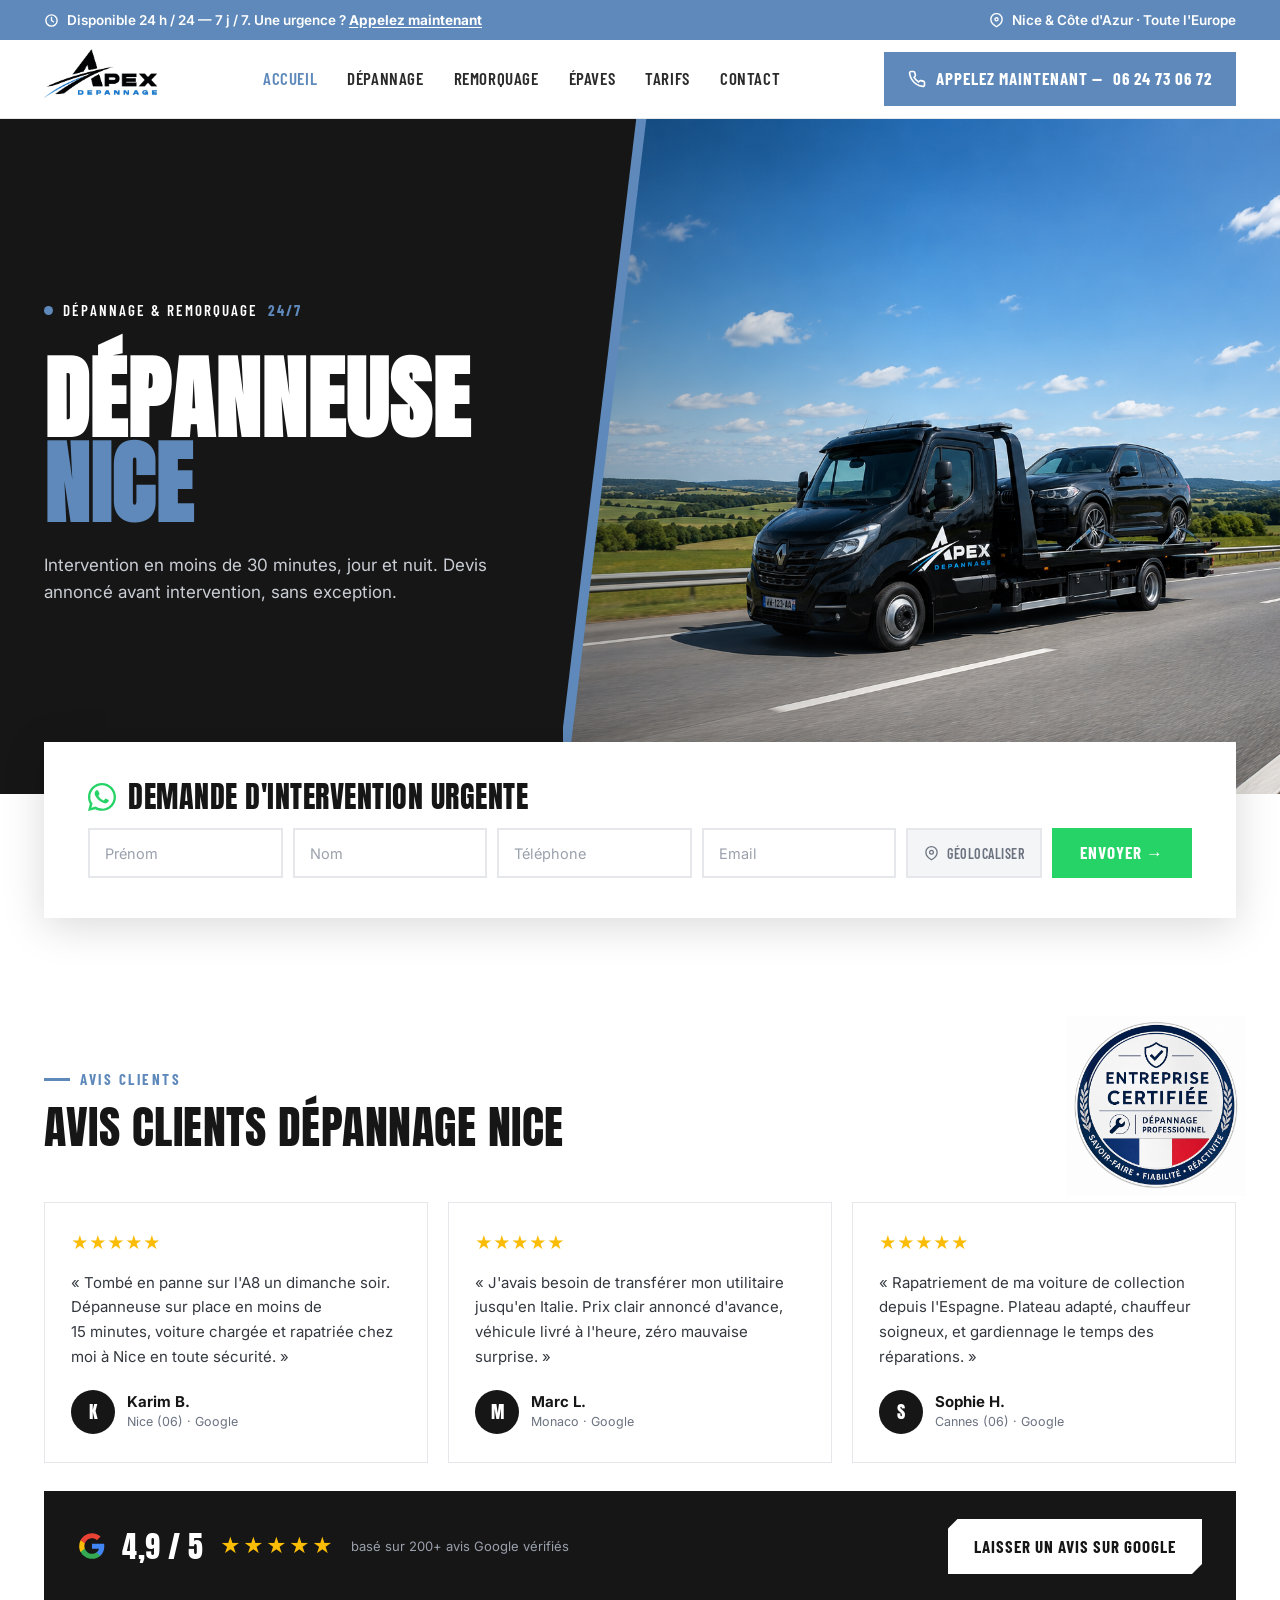
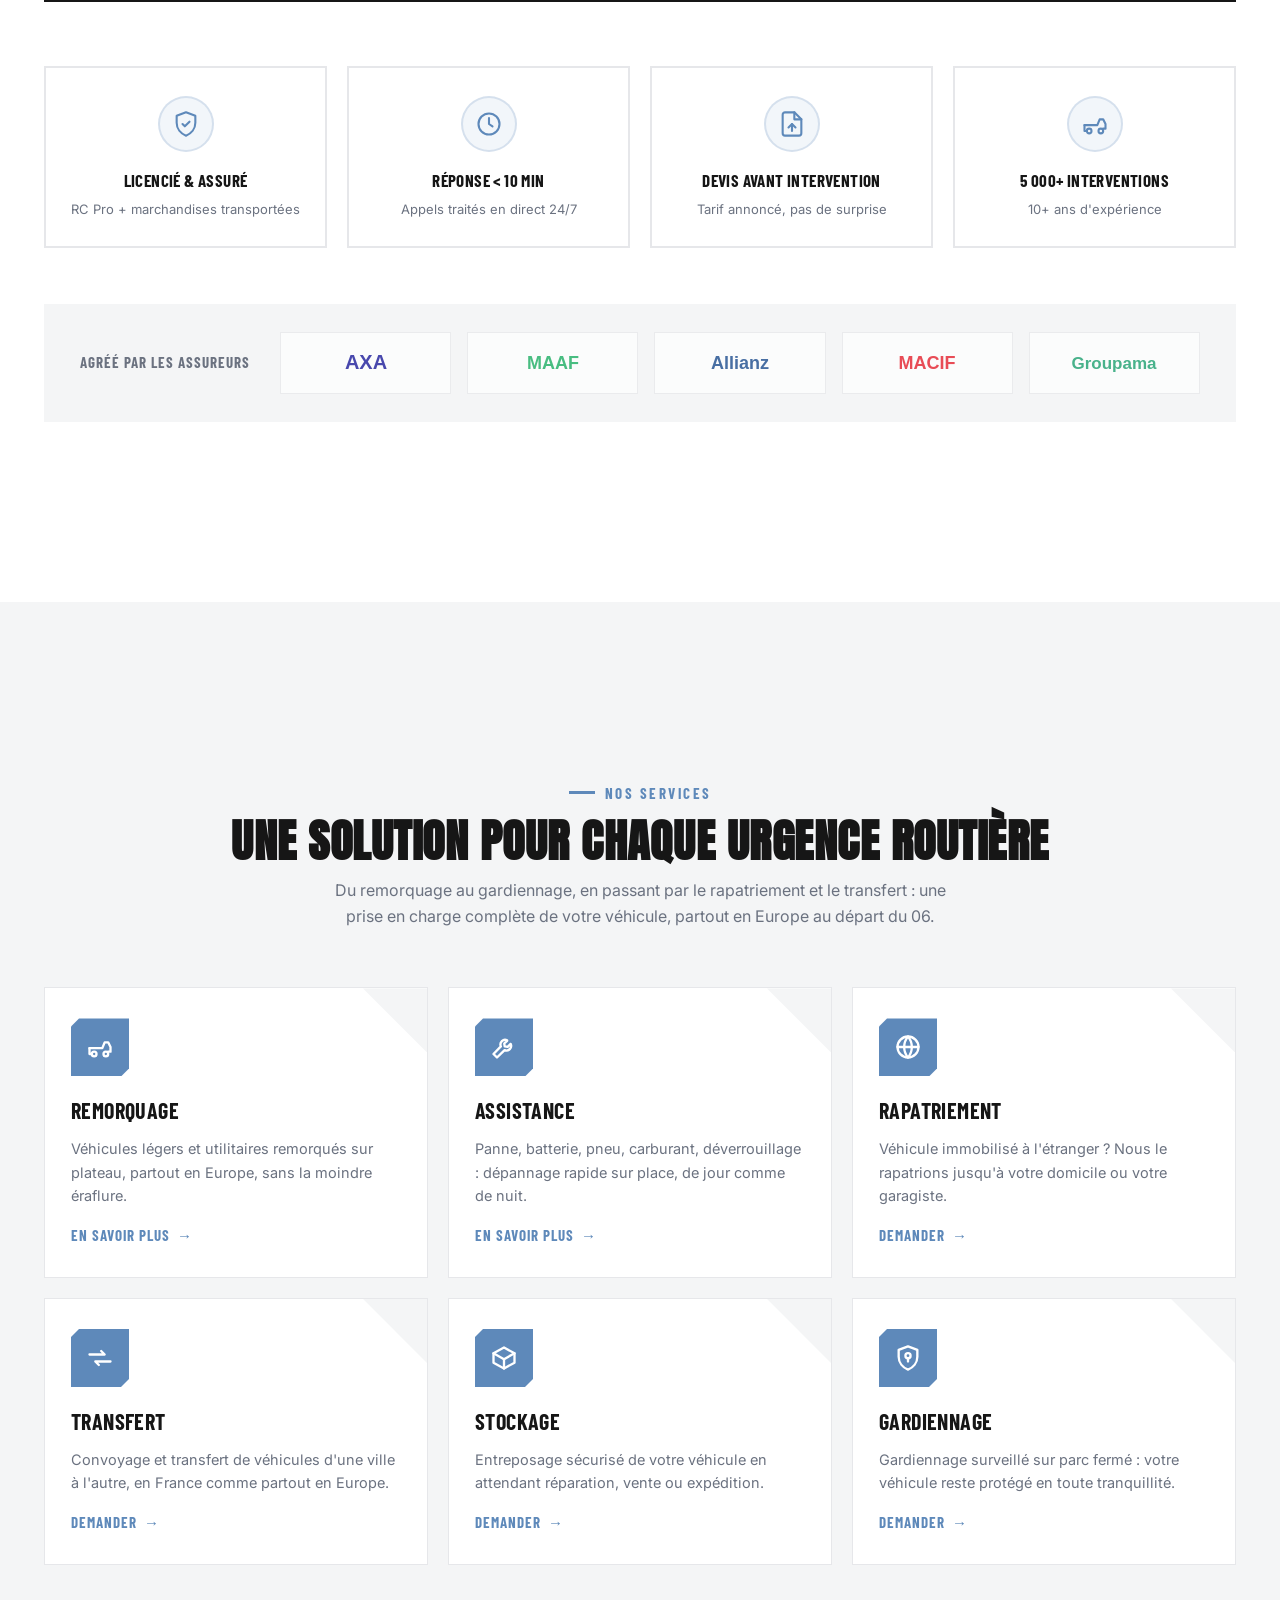
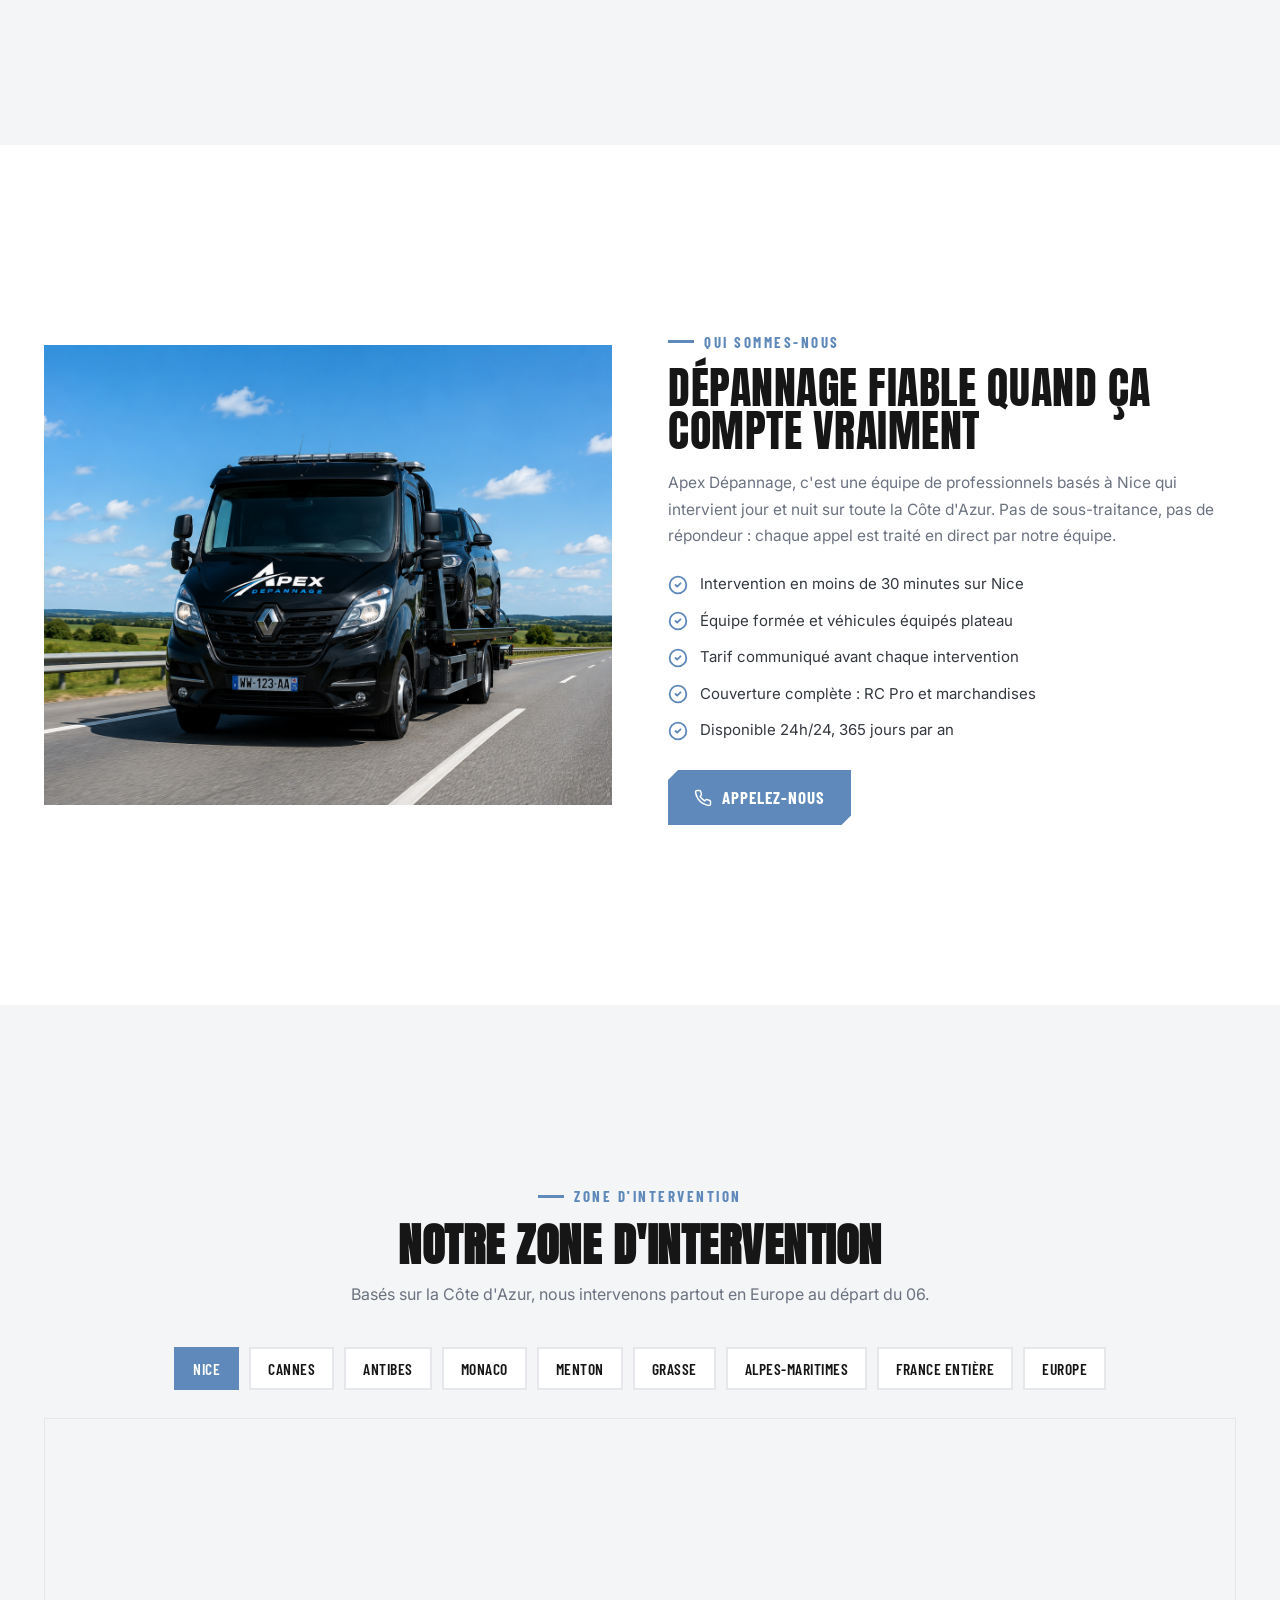
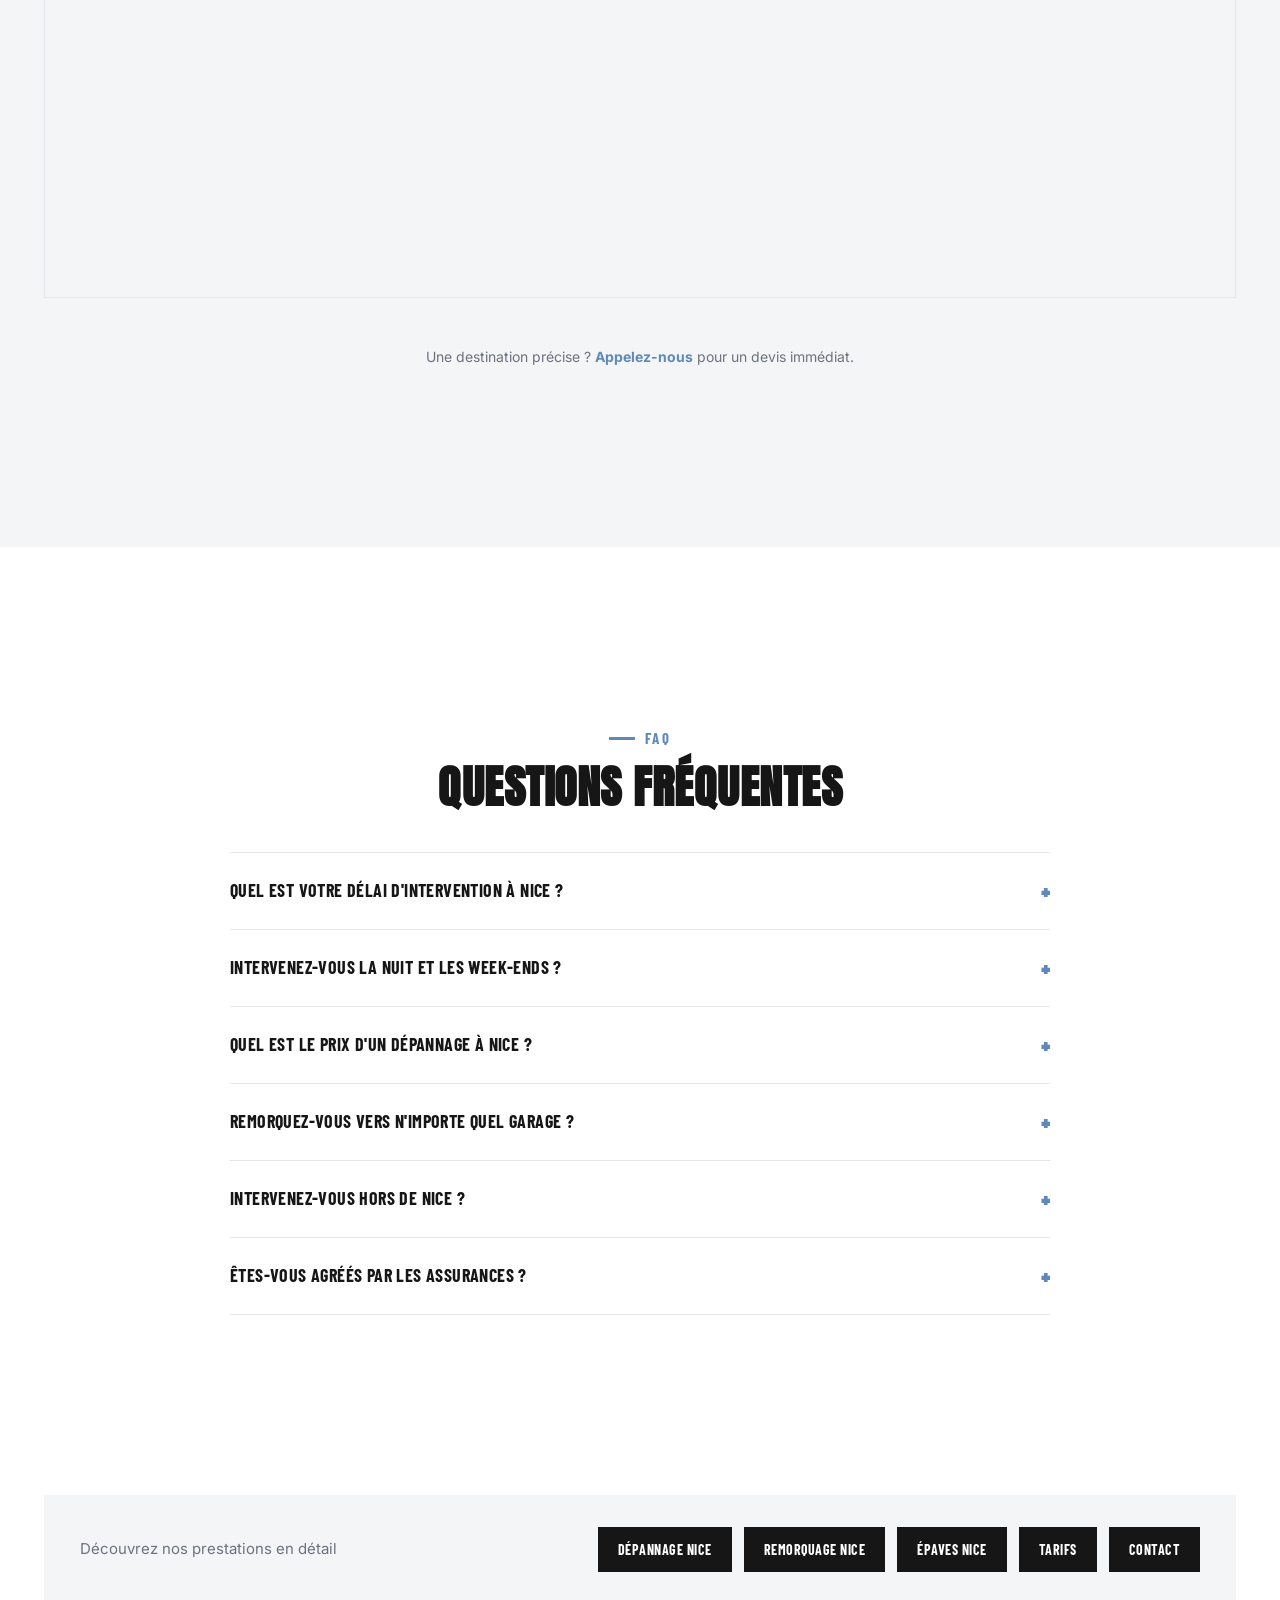
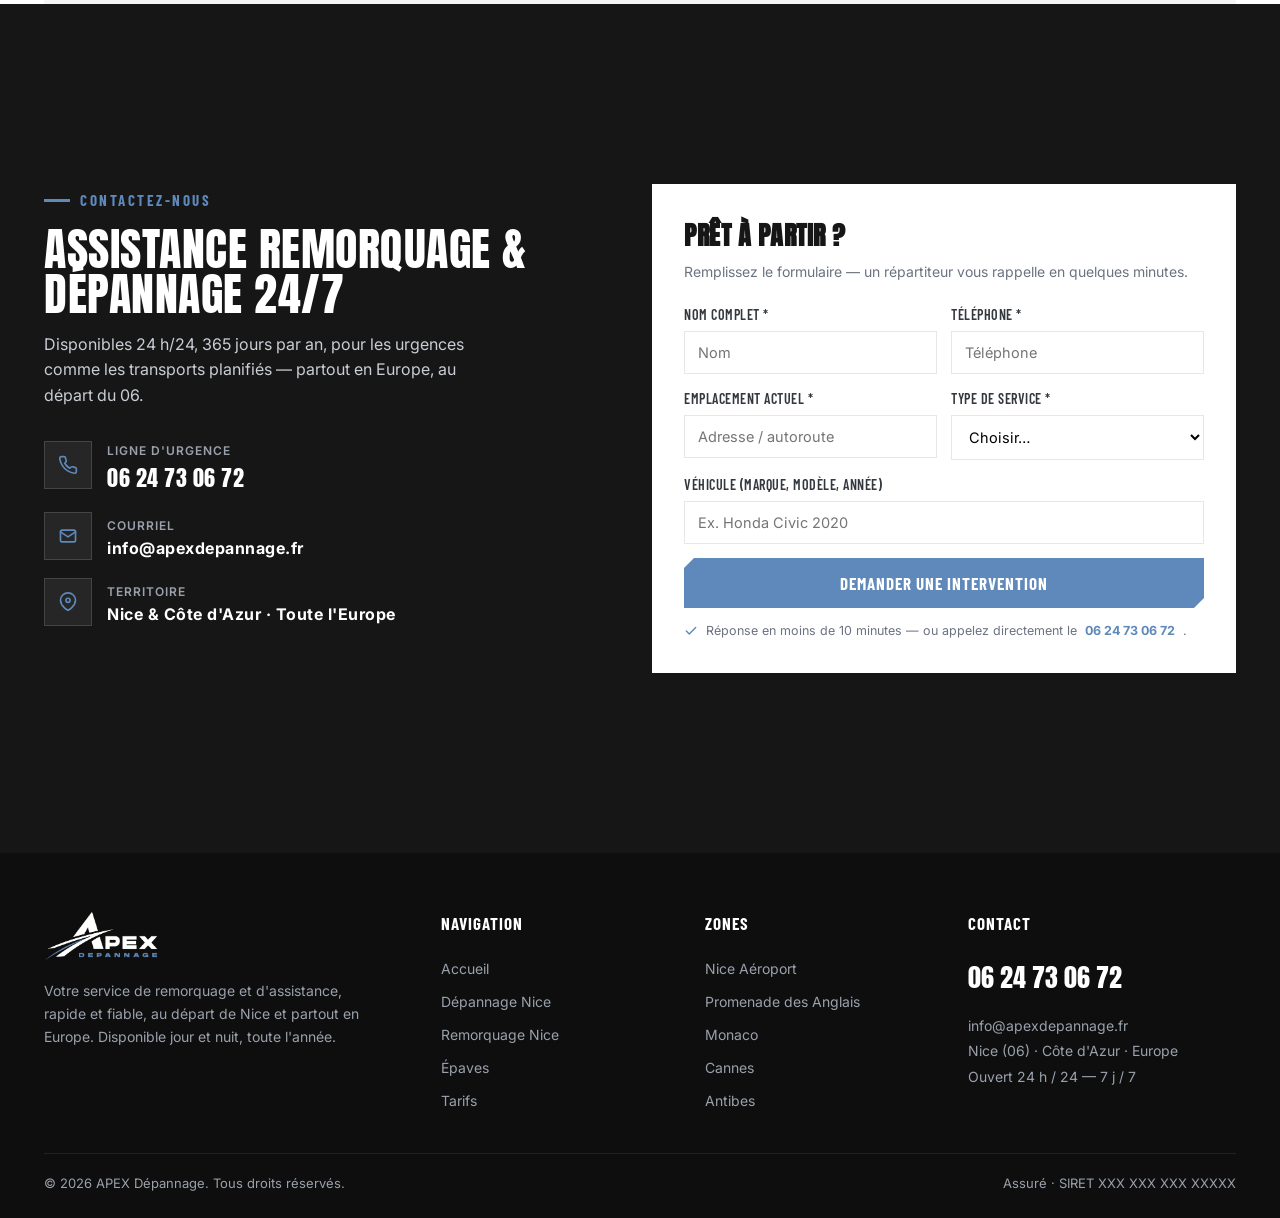
==== index.html @ b9221b30 "Mobile: space between inclus/non-inclus columns" ====
<!DOCTYPE html>
<html lang="fr">
<head>
<meta charset="utf-8">
<meta name="viewport" content="width=device-width, initial-scale=1">
<title>Dépanneuse Nice 24h/24 — Dépannage et remorquage | Apex Dépannage</title>
<meta name="description" content="Dépanneuse à Nice 24h/24 7j/7. Dépannage, remorquage, rapatriement et assistance auto. Intervention en moins de 30 minutes. Devis avant intervention. 06 24 73 06 72.">
<meta name="theme-color" content="#171717">
<link rel="icon" type="image/png" href="/img/favicon.png">
<link rel="apple-touch-icon" href="/img/apple-touch-icon.png">
<meta property="og:type" content="website">
<meta property="og:title" content="Dépanneuse Nice 24h/24 — Dépannage et remorquage">
<meta property="og:description" content="Dépanneuse à Nice 24h/24 7j/7. Intervention en moins de 30 minutes. Devis avant intervention.">
<meta property="og:locale" content="fr_FR">
<meta property="og:image" content="/img/hero.png">
<link rel="preconnect" href="https://fonts.googleapis.com">
<link rel="preconnect" href="https://fonts.gstatic.com" crossorigin>
<link href="https://fonts.googleapis.com/css2?family=Anton&family=Barlow+Condensed:wght@500;600;700&family=Inter:wght@400;500;600;700;800&display=swap" rel="stylesheet">
<link rel="stylesheet" href="/style.css?v=83">
<script type="application/ld+json">
{
  "@context":"https://schema.org",
  "@type":"LocalBusiness",
  "name":"Apex Dépannage",
  "telephone":"+33624730672",
  "url":"https://apex-depannage.fr",
  "address":{
    "@type":"PostalAddress",
    "addressLocality":"Nice",
    "addressRegion":"Alpes-Maritimes",
    "postalCode":"06000",
    "addressCountry":"FR"
  },
  "openingHoursSpecification":{
    "@type":"OpeningHoursSpecification",
    "dayOfWeek":["Monday","Tuesday","Wednesday","Thursday","Friday","Saturday","Sunday"],
    "opens":"00:00",
    "closes":"23:59"
  },
  "areaServed":["Nice","Cannes","Antibes","Monaco","Menton","Alpes-Maritimes"]
}
</script>
<script type="application/ld+json">
{
  "@context":"https://schema.org",
  "@type":"FAQPage",
  "mainEntity":[
    {"@type":"Question","name":"Quel est votre délai d'intervention à Nice ?","acceptedAnswer":{"@type":"Answer","text":"Moins de 30 minutes en moyenne sur Nice, selon le quartier et l'heure."}},
    {"@type":"Question","name":"Intervenez-vous la nuit et les week-ends ?","acceptedAnswer":{"@type":"Answer","text":"Oui, 24h/24, 7j/7, 365 jours par an. Pas de boîte vocale, pas de supplément de nuit caché."}},
    {"@type":"Question","name":"Quel est le prix d'un dépannage à Nice ?","acceptedAnswer":{"@type":"Answer","text":"Le tarif dépend de la prestation. Nous vous communiquons un devis par téléphone avant toute intervention. Pas de surprise."}},
    {"@type":"Question","name":"Remorquez-vous vers n'importe quel garage ?","acceptedAnswer":{"@type":"Answer","text":"Oui. Vous choisissez le garage de destination. Si vous n'avez pas de préférence, nous pouvons vous orienter."}},
    {"@type":"Question","name":"Intervenez-vous hors de Nice ?","acceptedAnswer":{"@type":"Answer","text":"Oui. Nous couvrons tout le 06 et assurons le rapatriement de véhicules partout en France et en Europe."}},
    {"@type":"Question","name":"Êtes-vous agréés par les assurances ?","acceptedAnswer":{"@type":"Answer","text":"Oui. Nous travaillons avec les principales compagnies d'assistance et d'assurance auto."}}
  ]
}
</script>
</head>
<body>

<!-- ===== UTILITY BAR ===== -->
<div class="util">
  <div class="wrap">
    <div class="ic">
      <svg width="15" height="15" viewBox="0 0 24 24" fill="none" stroke="#fff" stroke-width="2.2" stroke-linecap="round" stroke-linejoin="round"><circle cx="12" cy="12" r="9"/><path d="M12 7v5l3 2"/></svg>
      <span>Disponible 24&nbsp;h / 24 — 7&nbsp;j / 7.<span class="hide-mob"> Une urgence&nbsp;? <a href="tel:+33624730672">Appelez maintenant</a></span></span>
    </div>
    <div class="ic hide-sm">
      <svg width="15" height="15" viewBox="0 0 24 24" fill="none" stroke="#fff" stroke-width="2.2" stroke-linecap="round" stroke-linejoin="round"><path d="M21 10c0 7-9 12-9 12S3 17 3 10a9 9 0 0 1 18 0Z"/><circle cx="12" cy="10" r="2.5"/></svg>
      <span>Nice &amp; Côte d'Azur · Toute l'Europe</span>
    </div>
  </div>
</div>

<!-- ===== HEADER ===== -->
<header>
  <div class="wrap head">
    <a href="/" class="brand" aria-label="APEX Dépannage — accueil">
      <img src="/img/logo-new.png" alt="APEX Dépannage — Remorquage 24/7" width="720" height="315">
    </a>
    <nav class="main">
      <a href="/" class="active">Accueil</a>
      <a href="/depannage-nice">Dépannage</a>
      <a href="/remorquage-nice">Remorquage</a>
      <a href="/enlevement-epaves-nice">Épaves</a>
      <a href="/tarifs">Tarifs</a>
      <a href="/contact">Contact</a>
    </nav>
    <div class="head-cta">
      <a href="tel:+33624730672" class="head-cta-btn">
        <svg width="18" height="18" viewBox="0 0 24 24" fill="none" stroke="#fff" stroke-width="2.2" stroke-linecap="round" stroke-linejoin="round"><path d="M22 16.9v3a2 2 0 0 1-2.2 2 19.8 19.8 0 0 1-8.6-3.1 19.5 19.5 0 0 1-6-6 19.8 19.8 0 0 1-3.1-8.7A2 2 0 0 1 4.1 2h3a2 2 0 0 1 2 1.7c.1 1 .4 1.9.7 2.8a2 2 0 0 1-.5 2.1L8.1 9.9a16 16 0 0 0 6 6l1.3-1.2a2 2 0 0 1 2.1-.5c.9.3 1.8.6 2.8.7a2 2 0 0 1 1.7 2Z"/></svg>
        <span class="hide-mob">Appelez maintenant — </span>06 24 73 06 72
      </a>
      <button class="burger" id="burger" aria-label="Ouvrir le menu">
        <svg width="28" height="28" viewBox="0 0 24 24" fill="none" stroke="#161616" stroke-width="2.4" stroke-linecap="round"><path d="M3 6h18M3 12h18M3 18h18"/></svg>
      </button>
    </div>
  </div>
</header>

<nav class="mobile" id="mnav">
  <a href="/">Accueil</a>
  <a href="/depannage-nice">Dépannage Nice</a>
  <a href="/remorquage-nice">Remorquage Nice</a>
  <a href="/enlevement-epaves-nice">Épaves</a>
  <a href="/tarifs">Tarifs</a>
  <a href="/contact">Contact</a>
  <a href="tel:+33624730672" class="btn btn-orange" style="margin-top:18px;justify-content:center">Appeler le 06 24 73 06 72</a>
</nav>
<div class="scrim" id="scrim"></div>

<!-- ===== HERO ===== -->
<section class="hero" id="top">
  <div class="hero-right">
    <div class="hero-media"></div>
    <div class="hero-wedge"><svg viewBox="0 0 80 100" preserveAspectRatio="none"><line x1="75" y1="-2" x2="-5" y2="102" stroke="#5E89BA" stroke-width="10" vector-effect="non-scaling-stroke"/></svg></div>
  </div>
  <div class="wrap">
    <div class="hero-grid">
      <div class="hero-left">
        <div class="hero-eyebrow"><span class="dot"></span> Dépannage &amp; remorquage <b>24/7</b></div>
        <h1>Dépanneuse<br><span class="o">Nice</span></h1>
        <p class="lead hide-mob">Intervention en moins de 30 minutes, jour et nuit. Devis annoncé avant intervention, sans exception.</p>
      </div>
    </div>
  </div>
</section>

<!-- ===== BARRE WHATSAPP ===== -->
<div class="wa-bar">
  <div class="wrap">
    <div class="wa-card">
      <div class="wa-head">
        <svg width="28" height="28" viewBox="0 0 24 24" fill="#25D366"><path d="M17.5 14.4c-.3-.1-1.7-.8-2-1-.3-.1-.5-.1-.7.2s-.8 1-1 1.2-.4.2-.7 0c-.3-.1-1.3-.5-2.4-1.5-.9-.8-1.5-1.8-1.7-2.1-.2-.3 0-.5.1-.6l.4-.5c.1-.2.2-.3.3-.5s.1-.3 0-.5-.7-1.7-1-2.3c-.2-.6-.5-.5-.7-.5h-.6c-.2 0-.5.1-.8.4s-1 1-1 2.4 1.1 2.8 1.2 3c.2.2 2.1 3.2 5.1 4.5.7.3 1.3.5 1.7.6.7.2 1.4.2 1.9.1.6-.1 1.7-.7 2-1.4.2-.7.2-1.2.2-1.4-.1-.1-.3-.2-.6-.3M12 21.8c-1.8 0-3.5-.5-5-1.4l-.4-.2-3.7 1 1-3.6-.3-.4C2.5 15.7 2 13.9 2 12 2 6.5 6.5 2 12 2s10 4.5 10 10-4.5 10-10 10m0-22C5.4 0 0 5.4 0 12c0 2.1.6 4.2 1.6 6L0 24l6.2-1.6c1.7.9 3.7 1.4 5.8 1.4C18.6 24 24 18.6 24 12S18.6 0 12 0"/></svg>
        <span class="wa-title">Demande d'intervention urgente</span>
      </div>
      <form class="wa-form" id="wa-form">
        <input type="text" name="prenom" placeholder="Prénom" required>
        <input type="text" name="nom" placeholder="Nom" required>
        <input type="tel" name="tel" placeholder="Téléphone" required>
        <input type="email" name="email" placeholder="Email" required>
        <input type="hidden" name="localisation" id="wa-loc" value="">
        <button type="button" class="geo-btn" id="geo-btn">
          <svg width="15" height="15" viewBox="0 0 24 24" fill="none" stroke="currentColor" stroke-width="2" stroke-linecap="round" stroke-linejoin="round"><path d="M21 10c0 7-9 12-9 12S3 17 3 10a9 9 0 0 1 18 0Z"/><circle cx="12" cy="10" r="3"/></svg>
          Géolocaliser
        </button>
        <button type="submit" class="wa-submit">Envoyer →</button>
      </form>
    </div>
  </div>
</div>

<!-- ===== TRUST ===== -->
<section class="sec" id="apropos">
  <div class="wrap">

    <!-- Google Reviews -->
    <div class="trust-head">
      <div>
        <span class="eyebrow">Avis clients</span>
        <h2 class="display" style="font-size:clamp(30px,3.6vw,46px);margin:14px 0 0">Avis clients dépannage Nice</h2>
      </div>
      <img src="/img/badge-certifie.png" alt="Entreprise certifiée — Dépannage professionnel" class="trust-head-badge">
    </div>

    <div class="rev-grid">
      <div class="rcard">
        <div class="stars" style="color:#FBBC05">★★★★★</div>
        <p>« Tombé en panne sur l'A8 un dimanche soir. Dépanneuse sur place en moins de 15&nbsp;minutes, voiture chargée et rapatriée chez moi à Nice en toute sécurité. »</p>
        <div class="who"><span class="av">K</span><div><div class="nm">Karim B.</div><div class="mt">Nice (06) · Google</div></div></div>
      </div>
      <div class="rcard">
        <div class="stars" style="color:#FBBC05">★★★★★</div>
        <p>« J'avais besoin de transférer mon utilitaire jusqu'en Italie. Prix clair annoncé d'avance, véhicule livré à l'heure, zéro mauvaise surprise. »</p>
        <div class="who"><span class="av">M</span><div><div class="nm">Marc L.</div><div class="mt">Monaco · Google</div></div></div>
      </div>
      <div class="rcard">
        <div class="stars" style="color:#FBBC05">★★★★★</div>
        <p>« Rapatriement de ma voiture de collection depuis l'Espagne. Plateau adapté, chauffeur soigneux, et gardiennage le temps des réparations. »</p>
        <div class="who"><span class="av">S</span><div><div class="nm">Sophie H.</div><div class="mt">Cannes (06) · Google</div></div></div>
      </div>
    </div>
    <div class="google-cta-bar">
      <div class="google-cta-left">
        <svg width="28" height="28" viewBox="0 0 24 24"><path fill="#4285F4" d="M22.56 12.25c0-.78-.07-1.53-.2-2.25H12v4.26h5.92a5.06 5.06 0 0 1-2.2 3.32v2.77h3.56c2.08-1.92 3.28-4.74 3.28-8.1Z"/><path fill="#34A853" d="M12 23c2.97 0 5.46-.98 7.28-2.66l-3.56-2.77c-.98.66-2.24 1.05-3.72 1.05-2.86 0-5.29-1.93-6.16-4.53H2.18v2.84C3.99 20.53 7.7 23 12 23Z"/><path fill="#FBBC05" d="M5.84 14.09A6.97 6.97 0 0 1 5.48 12c0-.72.13-1.42.36-2.09V7.07H2.18A11.97 11.97 0 0 0 1 12c0 1.94.46 3.77 1.18 5.07l3.66-2.98Z"/><path fill="#EA4335" d="M12 5.38c1.62 0 3.06.56 4.21 1.64l3.15-3.15C17.45 2.09 14.97 1 12 1 7.7 1 3.99 3.47 2.18 7.07l3.66 2.84c.87-2.6 3.3-4.53 6.16-4.53Z"/></svg>
        <span class="google-cta-score">4,9 / 5</span>
        <span class="google-cta-stars" style="color:#FBBC05">★★★★★</span>
        <span class="google-cta-count">basé sur 200+ avis Google vérifiés</span>
      </div>
      <a href="#contact" class="btn" style="background:#fff;color:var(--ink)">Laisser un avis sur Google</a>
    </div>

    <!-- Badges -->
    <div class="badge-row">
      <div class="tbadge">
        <div class="tbadge-icon">
          <svg width="28" height="28" viewBox="0 0 24 24" fill="none" stroke="var(--orange)" stroke-width="1.8" stroke-linecap="round" stroke-linejoin="round"><path d="M12 2 4 5v6c0 5 3.4 9.2 8 11 4.6-1.8 8-6 8-11V5Z"/><path d="m9 12 2 2 4-4"/></svg>
        </div>
        <div class="tbadge-label">Licencié &amp; assuré</div>
        <div class="tbadge-sub">RC Pro + marchandises transportées</div>
      </div>
      <div class="tbadge">
        <div class="tbadge-icon">
          <svg width="28" height="28" viewBox="0 0 24 24" fill="none" stroke="var(--orange)" stroke-width="1.8" stroke-linecap="round" stroke-linejoin="round"><circle cx="12" cy="12" r="9"/><path d="M12 7v5l3 2"/></svg>
        </div>
        <div class="tbadge-label">Réponse &lt; 10 min</div>
        <div class="tbadge-sub">Appels traités en direct 24/7</div>
      </div>
      <div class="tbadge">
        <div class="tbadge-icon">
          <svg width="28" height="28" viewBox="0 0 24 24" fill="none" stroke="var(--orange)" stroke-width="1.8" stroke-linecap="round" stroke-linejoin="round"><path d="M14 2H6a2 2 0 0 0-2 2v16a2 2 0 0 0 2 2h12a2 2 0 0 0 2-2V8Z"/><path d="M14 2v6h6"/><path d="M12 18v-6"/><path d="m9 15 3-3 3 3"/></svg>
        </div>
        <div class="tbadge-label">Devis avant intervention</div>
        <div class="tbadge-sub">Tarif annoncé, pas de surprise</div>
      </div>
      <div class="tbadge">
        <div class="tbadge-icon">
          <svg width="28" height="28" viewBox="0 0 24 24" fill="none" stroke="var(--orange)" stroke-width="1.8" stroke-linecap="round" stroke-linejoin="round"><path d="M3 13h11l2-5h3l2 4v4h-2"/><circle cx="7" cy="18" r="2"/><circle cx="17" cy="18" r="2"/><path d="M5 18H3v-5"/></svg>
        </div>
        <div class="tbadge-label">5 000+ interventions</div>
        <div class="tbadge-sub">10+ ans d'expérience</div>
      </div>
    </div>

    <!-- Assureurs -->
    <div class="partners-block">
      <div class="partners-label">Agréé par les assureurs</div>
      <div class="partners-row">
        <div class="partner-logo" style="color:#00008f">
          <svg width="48" height="28" viewBox="0 0 48 28"><text x="24" y="20" text-anchor="middle" font-family="Arial Black,sans-serif" font-weight="900" font-size="20" fill="#00008f">AXA</text></svg>
        </div>
        <div class="partner-logo" style="color:#00a651">
          <svg width="60" height="28" viewBox="0 0 60 28"><text x="30" y="20" text-anchor="middle" font-family="Arial Black,sans-serif" font-weight="900" font-size="18" fill="#00a651">MAAF</text></svg>
        </div>
        <div class="partner-logo" style="color:#003781">
          <svg width="72" height="28" viewBox="0 0 72 28"><text x="36" y="20" text-anchor="middle" font-family="Arial,sans-serif" font-weight="700" font-size="18" fill="#003781">Allianz</text></svg>
        </div>
        <div class="partner-logo" style="color:#e30613">
          <svg width="64" height="28" viewBox="0 0 64 28"><text x="32" y="20" text-anchor="middle" font-family="Arial Black,sans-serif" font-weight="900" font-size="18" fill="#e30613">MACIF</text></svg>
        </div>
        <div class="partner-logo" style="color:#00965e">
          <svg width="90" height="28" viewBox="0 0 90 28"><text x="45" y="20" text-anchor="middle" font-family="Arial,sans-serif" font-weight="700" font-size="17" fill="#00965e">Groupama</text></svg>
        </div>
      </div>
    </div>

  </div>
</section>

<!-- ===== SERVICES ===== -->
<section class="sec mist" id="services">
  <div class="wrap">
    <div class="sec-head center">
      <span class="eyebrow">Nos services</span>
      <h2>Une solution pour chaque urgence routière</h2>
      <p class="sub">Du remorquage au gardiennage, en passant par le rapatriement et le transfert : une prise en charge complète de votre véhicule, partout en Europe au départ du 06.</p>
    </div>
    <div class="serv-grid">
      <div class="scard">
        <div class="ico"><svg width="28" height="28" viewBox="0 0 24 24" fill="none" stroke="#fff" stroke-width="2" stroke-linecap="round" stroke-linejoin="round"><path d="M3 13h11l2-5h3l2 4v4h-2"/><circle cx="7" cy="18" r="2"/><circle cx="17" cy="18" r="2"/><path d="M5 18H3v-5"/></svg></div>
        <h3>Remorquage</h3>
        <p>Véhicules légers et utilitaires remorqués sur plateau, partout en Europe, sans la moindre éraflure.</p>
        <a href="/remorquage-nice" class="more">En savoir plus <span>→</span></a>
      </div>
      <div class="scard">
        <div class="ico"><svg width="28" height="28" viewBox="0 0 24 24" fill="none" stroke="#fff" stroke-width="2" stroke-linecap="round" stroke-linejoin="round"><path d="M14.7 6.3a4 4 0 0 0-5.4 5.2L3 18l3 3 6.5-6.3a4 4 0 0 0 5.2-5.4l-2.6 2.6-2.5-.4-.4-2.5 2.5-2.3Z"/></svg></div>
        <h3>Assistance</h3>
        <p>Panne, batterie, pneu, carburant, déverrouillage : dépannage rapide sur place, de jour comme de nuit.</p>
        <a href="/depannage-nice" class="more">En savoir plus <span>→</span></a>
      </div>
      <div class="scard">
        <div class="ico"><svg width="28" height="28" viewBox="0 0 24 24" fill="none" stroke="#fff" stroke-width="2" stroke-linecap="round" stroke-linejoin="round"><circle cx="12" cy="12" r="9"/><path d="M3 12h18"/><path d="M12 3a14 14 0 0 1 0 18 14 14 0 0 1 0-18Z"/></svg></div>
        <h3>Rapatriement</h3>
        <p>Véhicule immobilisé à l'étranger&nbsp;? Nous le rapatrions jusqu'à votre domicile ou votre garagiste.</p>
        <a href="/contact" class="more">Demander <span>→</span></a>
      </div>
      <div class="scard">
        <div class="ico"><svg width="28" height="28" viewBox="0 0 24 24" fill="none" stroke="#fff" stroke-width="2" stroke-linecap="round" stroke-linejoin="round"><path d="M3 9h13l-3-3M21 15H8l3 3"/></svg></div>
        <h3>Transfert</h3>
        <p>Convoyage et transfert de véhicules d'une ville à l'autre, en France comme partout en Europe.</p>
        <a href="/contact" class="more">Demander <span>→</span></a>
      </div>
      <div class="scard">
        <div class="ico"><svg width="28" height="28" viewBox="0 0 24 24" fill="none" stroke="#fff" stroke-width="2" stroke-linecap="round" stroke-linejoin="round"><path d="M21 8 12 3 3 8v8l9 5 9-5V8Z"/><path d="m3 8 9 5 9-5"/><path d="M12 13v8"/></svg></div>
        <h3>Stockage</h3>
        <p>Entreposage sécurisé de votre véhicule en attendant réparation, vente ou expédition.</p>
        <a href="/contact" class="more">Demander <span>→</span></a>
      </div>
      <div class="scard">
        <div class="ico"><svg width="28" height="28" viewBox="0 0 24 24" fill="none" stroke="#fff" stroke-width="2" stroke-linecap="round" stroke-linejoin="round"><path d="M12 2 4 5v6c0 5 3.4 9.2 8 11 4.6-1.8 8-6 8-11V5Z"/><circle cx="12" cy="10" r="2.2"/><path d="M12 12.2V15"/></svg></div>
        <h3>Gardiennage</h3>
        <p>Gardiennage surveillé sur parc fermé : votre véhicule reste protégé en toute tranquillité.</p>
        <a href="/contact" class="more">Demander <span>→</span></a>
      </div>
    </div>
  </div>
</section>


<!-- ===== ABOUT ===== -->
<section class="sec" id="about">
  <div class="wrap">
    <div class="about-grid">
      <div class="about-img">
        <img src="/img/about.png" alt="Camion plateau Apex Dépannage en intervention sur autoroute" style="width:100%;height:100%;object-fit:cover">
      </div>
      <div class="about-text">
        <span class="eyebrow">Qui sommes-nous</span>
        <h2 class="display" style="font-size:clamp(28px,3.4vw,44px);margin:14px 0 18px">Dépannage fiable quand ça compte vraiment</h2>
        <p style="color:var(--muted);font-size:15.5px;line-height:1.7;margin:0 0 24px">Apex Dépannage, c'est une équipe de professionnels basés à Nice qui intervient jour et nuit sur toute la Côte d'Azur. Pas de sous-traitance, pas de répondeur : chaque appel est traité en direct par notre équipe.</p>
        <ul class="about-list">
          <li>
            <svg width="20" height="20" viewBox="0 0 24 24" fill="none" stroke="var(--orange)" stroke-width="2.2" stroke-linecap="round" stroke-linejoin="round"><path d="m9 12 2 2 4-4"/><circle cx="12" cy="12" r="10"/></svg>
            Intervention en moins de 30 minutes sur Nice
          </li>
          <li>
            <svg width="20" height="20" viewBox="0 0 24 24" fill="none" stroke="var(--orange)" stroke-width="2.2" stroke-linecap="round" stroke-linejoin="round"><path d="m9 12 2 2 4-4"/><circle cx="12" cy="12" r="10"/></svg>
            Équipe formée et véhicules équipés plateau
          </li>
          <li>
            <svg width="20" height="20" viewBox="0 0 24 24" fill="none" stroke="var(--orange)" stroke-width="2.2" stroke-linecap="round" stroke-linejoin="round"><path d="m9 12 2 2 4-4"/><circle cx="12" cy="12" r="10"/></svg>
            Tarif communiqué avant chaque intervention
          </li>
          <li>
            <svg width="20" height="20" viewBox="0 0 24 24" fill="none" stroke="var(--orange)" stroke-width="2.2" stroke-linecap="round" stroke-linejoin="round"><path d="m9 12 2 2 4-4"/><circle cx="12" cy="12" r="10"/></svg>
            Couverture complète : RC Pro et marchandises
          </li>
          <li>
            <svg width="20" height="20" viewBox="0 0 24 24" fill="none" stroke="var(--orange)" stroke-width="2.2" stroke-linecap="round" stroke-linejoin="round"><path d="m9 12 2 2 4-4"/><circle cx="12" cy="12" r="10"/></svg>
            Disponible 24h/24, 365 jours par an
          </li>
        </ul>
        <a href="tel:+33624730672" class="btn btn-orange" style="margin-top:28px">
          <svg width="18" height="18" viewBox="0 0 24 24" fill="none" stroke="#fff" stroke-width="2" stroke-linecap="round" stroke-linejoin="round"><path d="M22 16.9v3a2 2 0 0 1-2.2 2 19.8 19.8 0 0 1-8.6-3.1 19.5 19.5 0 0 1-6-6 19.8 19.8 0 0 1-3.1-8.7A2 2 0 0 1 4.1 2h3a2 2 0 0 1 2 1.7c.1 1 .4 1.9.7 2.8a2 2 0 0 1-.5 2.1L8.1 9.9a16 16 0 0 0 6 6l1.3-1.2a2 2 0 0 1 2.1-.5c.9.3 1.8.6 2.8.7a2 2 0 0 1 1.7 2Z"/></svg>
          Appelez-nous
        </a>
      </div>
    </div>
  </div>
</section>

<!-- ===== ZONES ===== -->
<section class="sec mist" id="zones">
  <div class="wrap">
    <div class="zones-layout">
      <div class="zones-top">
        <div class="sec-head center" style="margin-bottom:24px">
          <span class="eyebrow">Zone d'intervention</span>
          <h2>Notre zone d'intervention</h2>
          <p class="sub">Basés sur la Côte d'Azur, nous intervenons partout en Europe au départ du 06.</p>
        </div>
        <div class="zone-pills" id="zone-pills">
          <button class="zpill on" data-lat="43.7102" data-lng="7.2620" data-zoom="10" data-href="/depannage-nice">Nice</button>
          <button class="zpill" data-lat="43.5528" data-lng="7.0174" data-zoom="10" data-href="/zones/depannage-cannes">Cannes</button>
          <button class="zpill" data-lat="43.5808" data-lng="7.1239" data-zoom="10" data-href="/zones/depannage-antibes">Antibes</button>
          <button class="zpill" data-lat="43.7384" data-lng="7.4246" data-zoom="10" data-href="/zones/depannage-monaco">Monaco</button>
          <button class="zpill" data-lat="43.7764" data-lng="7.5006" data-zoom="10" data-href="#contact">Menton</button>
          <button class="zpill" data-lat="43.6585" data-lng="6.9235" data-zoom="10" data-href="#contact">Grasse</button>
          <button class="zpill" data-lat="43.75" data-lng="7.1" data-zoom="7" data-href="#contact">Alpes-Maritimes</button>
          <button class="zpill" data-lat="46.6" data-lng="2.5" data-zoom="3" data-href="#contact">France entière</button>
          <button class="zpill" data-lat="48.0" data-lng="10.0" data-zoom="2" data-href="#contact">Europe</button>
        </div>
      </div>
      <div class="zones-bottom">
        <div class="zones-map" id="zones-map">
          <iframe id="zone-iframe" src="https://www.google.com/maps/embed?pb=!1m14!1m12!1m3!1d46000!2d7.262!3d43.7102!2m3!1f0!2f0!3f0!3m2!1i1024!2i768!4f13.1!5e0!3m2!1sen!2sfr" width="100%" height="100%" style="border:0" allowfullscreen loading="lazy" referrerpolicy="no-referrer-when-downgrade"></iframe>
        </div>
      </div>
      <p style="text-align:center;color:var(--muted);font-size:14px;margin:20px 0 0">Une destination précise ? <a href="tel:+33624730672" style="color:var(--orange);font-weight:700">Appelez-nous</a> pour un devis immédiat.</p>
    </div>
  </div>
</section>

<!-- ===== FAQ ===== -->
<section class="sec" id="faq">
  <div class="wrap">
    <div class="sec-head center">
      <span class="eyebrow">FAQ</span>
      <h2>Questions fréquentes</h2>
    </div>
    <div class="faq-list">
      <details class="faq-item">
        <summary>Quel est votre délai d'intervention à Nice ?</summary>
        <div class="faq-answer">Moins de 30 minutes en moyenne sur Nice, selon le quartier et l'heure.</div>
      </details>
      <details class="faq-item">
        <summary>Intervenez-vous la nuit et les week-ends ?</summary>
        <div class="faq-answer">Oui, 24h/24, 7j/7, 365 jours par an. Pas de boîte vocale, pas de supplément de nuit caché.</div>
      </details>
      <details class="faq-item">
        <summary>Quel est le prix d'un dépannage à Nice ?</summary>
        <div class="faq-answer">Le tarif dépend de la prestation. Nous vous communiquons un devis par téléphone avant toute intervention. Pas de surprise.</div>
      </details>
      <details class="faq-item">
        <summary>Remorquez-vous vers n'importe quel garage ?</summary>
        <div class="faq-answer">Oui. Vous choisissez le garage de destination. Si vous n'avez pas de préférence, nous pouvons vous orienter.</div>
      </details>
      <details class="faq-item">
        <summary>Intervenez-vous hors de Nice ?</summary>
        <div class="faq-answer">Oui. Nous couvrons tout le 06 et assurons le rapatriement de véhicules partout en France et en Europe.</div>
      </details>
      <details class="faq-item">
        <summary>Êtes-vous agréés par les assurances ?</summary>
        <div class="faq-answer">Oui. Nous travaillons avec les principales compagnies d'assistance et d'assurance auto.</div>
      </details>
    </div>
  </div>
</section>

<!-- ===== MAILLAGE ===== -->
<div class="wrap" style="padding-top:0;padding-bottom:0">
  <div class="maillage">
    <p>Découvrez nos prestations en détail</p>
    <div class="maillage-links">
      <a href="/depannage-nice" class="maillage-link">Dépannage Nice</a>
      <a href="/remorquage-nice" class="maillage-link">Remorquage Nice</a>
      <a href="/enlevement-epaves-nice" class="maillage-link">Épaves Nice</a>
      <a href="/tarifs" class="maillage-link">Tarifs</a>
      <a href="/contact" class="maillage-link">Contact</a>
    </div>
  </div>
</div>

<!-- ===== CONTACT ===== -->
<section class="sec dark" id="contact">
  <div class="wrap">
    <div class="support-grid">
      <div class="support-left">
        <span class="eyebrow">Contactez-nous</span>
        <h2 class="display" style="font-size:clamp(30px,3.6vw,46px);margin:14px 0 16px;color:#fff">Assistance remorquage &amp; dépannage 24/7</h2>
        <p style="color:#C9CDD4;font-size:16px;line-height:1.6;max-width:440px;margin:0 0 28px">Disponibles 24&nbsp;h/24, 365&nbsp;jours par an, pour les urgences comme les transports planifiés — partout en Europe, au départ du 06.</p>
        <a href="tel:+33624730672" class="line">
          <span class="ring"><svg width="20" height="20" viewBox="0 0 24 24" fill="none" stroke="var(--orange)" stroke-width="2" stroke-linecap="round" stroke-linejoin="round"><path d="M22 16.9v3a2 2 0 0 1-2.2 2 19.8 19.8 0 0 1-8.6-3.1 19.5 19.5 0 0 1-6-6 19.8 19.8 0 0 1-3.1-8.7A2 2 0 0 1 4.1 2h3a2 2 0 0 1 2 1.7c.1 1 .4 1.9.7 2.8a2 2 0 0 1-.5 2.1L8.1 9.9a16 16 0 0 0 6 6l1.3-1.2a2 2 0 0 1 2.1-.5c.9.3 1.8.6 2.8.7a2 2 0 0 1 1.7 2Z"/></svg></span>
          <span><span class="lab">Ligne d'urgence</span><br><span class="val">06 24 73 06 72</span></span>
        </a>
        <div class="line">
          <span class="ring"><svg width="20" height="20" viewBox="0 0 24 24" fill="none" stroke="var(--orange)" stroke-width="2" stroke-linecap="round" stroke-linejoin="round"><rect x="3" y="5" width="18" height="14" rx="2"/><path d="m3 7 9 6 9-6"/></svg></span>
          <span><span class="lab">Courriel</span><br><span class="val sm">info@apexdepannage.fr</span></span>
        </div>
        <div class="line">
          <span class="ring"><svg width="20" height="20" viewBox="0 0 24 24" fill="none" stroke="var(--orange)" stroke-width="2" stroke-linecap="round" stroke-linejoin="round"><path d="M21 10c0 7-9 12-9 12S3 17 3 10a9 9 0 0 1 18 0Z"/><circle cx="12" cy="10" r="2.5"/></svg></span>
          <span><span class="lab">Territoire</span><br><span class="val sm">Nice &amp; Côte d'Azur · Toute l'Europe</span></span>
        </div>
      </div>
      <div class="form-card">
        <h3>Prêt à partir&nbsp;?</h3>
        <p class="fsub">Remplissez le formulaire — un répartiteur vous rappelle en quelques minutes.</p>
        <form id="rappel">
          <div class="fgrid">
            <div class="field"><label>Nom complet *</label><input required placeholder="Nom"></div>
            <div class="field"><label>Téléphone *</label><input required placeholder="Téléphone" inputmode="tel"></div>
            <div class="field"><label>Emplacement actuel *</label><input required placeholder="Adresse / autoroute"></div>
            <div class="field"><label>Type de service *</label>
              <select required>
                <option value="">Choisir…</option>
                <option>Remorquage</option><option>Assistance / dépannage</option>
                <option>Rapatriement</option><option>Transfert / convoyage</option>
                <option>Stockage</option><option>Gardiennage</option>
              </select>
            </div>
            <div class="field full"><label>Véhicule (marque, modèle, année)</label><input placeholder="Ex. Honda Civic 2020"></div>
            <div class="field full"><button type="submit" class="btn btn-orange" style="width:100%;justify-content:center">Demander une intervention</button></div>
          </div>
          <div class="form-note">
            <svg width="14" height="14" viewBox="0 0 24 24" fill="none" stroke="var(--orange)" stroke-width="2.4" stroke-linecap="round" stroke-linejoin="round"><path d="M20 6 9 17l-5-5"/></svg>
            Réponse en moins de 10 minutes — ou appelez directement le <a href="tel:+33624730672" style="color:var(--orange);font-weight:700">06&nbsp;24&nbsp;73&nbsp;06&nbsp;72</a>.
          </div>
        </form>
      </div>
    </div>
  </div>
</section>

<!-- ===== FOOTER ===== -->
<footer>
  <div class="wrap">
    <div class="foot-grid">
      <div class="foot-brand">
        <img src="/img/logo.png" alt="APEX Dépannage">
        <p>Votre service de remorquage et d'assistance, rapide et fiable, au départ de Nice et partout en Europe. Disponible jour et nuit, toute l'année.</p>
      </div>
      <div class="foot">
        <h4>Navigation</h4>
        <a href="/">Accueil</a>
        <a href="/depannage-nice">Dépannage Nice</a>
        <a href="/remorquage-nice">Remorquage Nice</a>
        <a href="/enlevement-epaves-nice">Épaves</a>
        <a href="/tarifs">Tarifs</a>
      </div>
      <div class="foot">
        <h4>Zones</h4>
        <a href="/zones/depannage-nice-aeroport">Nice Aéroport</a>
        <a href="/zones/depannage-nice-promenade-anglais">Promenade des Anglais</a>
        <a href="/zones/depannage-monaco">Monaco</a>
        <a href="/zones/depannage-cannes">Cannes</a>
        <a href="/zones/depannage-antibes">Antibes</a>
      </div>
      <div class="foot">
        <h4>Contact</h4>
        <a href="tel:+33624730672" class="fphone">06 24 73 06 72</a>
        <div style="font-size:14px;line-height:1.8">info@apexdepannage.fr<br>Nice (06) · Côte d'Azur · Europe<br><span class="o">Ouvert 24 h / 24 — 7 j / 7</span></div>
      </div>
    </div>
    <div class="foot-bottom">
      <span>© 2026 APEX Dépannage. Tous droits réservés.</span>
      <span>Assuré · SIRET XXX XXX XXX XXXXX</span>
    </div>
  </div>
</footer>

<a href="tel:+33624730672" class="callbar">
  <svg width="20" height="20" viewBox="0 0 24 24" fill="none" stroke="#fff" stroke-width="2.2" stroke-linecap="round" stroke-linejoin="round"><path d="M22 16.9v3a2 2 0 0 1-2.2 2 19.8 19.8 0 0 1-8.6-3.1 19.5 19.5 0 0 1-6-6 19.8 19.8 0 0 1-3.1-8.7A2 2 0 0 1 4.1 2h3a2 2 0 0 1 2 1.7c.1 1 .4 1.9.7 2.8a2 2 0 0 1-.5 2.1L8.1 9.9a16 16 0 0 0 6 6l1.3-1.2a2 2 0 0 1 2.1-.5c.9.3 1.8.6 2.8.7a2 2 0 0 1 1.7 2Z"/></svg>
  Appeler maintenant — 06 24 73 06 72
</a>

<script>
var burger=document.getElementById('burger'),mnav=document.getElementById('mnav'),scrim=document.getElementById('scrim');
function toggle(open){mnav.classList.toggle('open',open);scrim.classList.toggle('open',open);}
burger.addEventListener('click',function(){toggle(!mnav.classList.contains('open'));});
scrim.addEventListener('click',function(){toggle(false);});
mnav.addEventListener('click',function(e){if(e.target.tagName==='A')toggle(false);});

var waForm=document.getElementById('wa-form'),geoBtn=document.getElementById('geo-btn'),waLoc=document.getElementById('wa-loc');
if(geoBtn){
  geoBtn.addEventListener('click',function(){
    if(!navigator.geolocation){geoBtn.textContent='Non supporté';return;}
    geoBtn.textContent='Localisation...';
    navigator.geolocation.getCurrentPosition(function(pos){
      var lat=pos.coords.latitude.toFixed(5),lng=pos.coords.longitude.toFixed(5);
      waLoc.value=lat+','+lng;
      geoBtn.innerHTML='<svg width="16" height="16" viewBox="0 0 24 24" fill="none" stroke="currentColor" stroke-width="2" stroke-linecap="round" stroke-linejoin="round"><path d="M20 6 9 17l-5-5"/></svg> Position reçue';
      geoBtn.classList.add('located');
    },function(){
      geoBtn.textContent='Accès refusé';
      setTimeout(function(){geoBtn.innerHTML='<svg width="16" height="16" viewBox="0 0 24 24" fill="none" stroke="currentColor" stroke-width="2" stroke-linecap="round" stroke-linejoin="round"><path d="M21 10c0 7-9 12-9 12S3 17 3 10a9 9 0 0 1 18 0Z"/><circle cx="12" cy="10" r="3"/></svg> Me géolocaliser';},2000);
    },{enableHighAccuracy:true,timeout:10000});
  });
}
if(waForm){
  waForm.addEventListener('submit',function(e){
    e.preventDefault();
    var f=e.target;
    var loc=waLoc.value;
    var locText=loc?'https://www.google.com/maps?q='+loc:'Non communiquée';
    var text='Nouvelle demande via site\nNom : '+f.nom.value+'\nPrénom : '+f.prenom.value+'\nTél : '+f.tel.value+'\nEmail : '+f.email.value+'\nLocalisation : '+locText;
    window.open('https://wa.me/33624730672?text='+encodeURIComponent(text),'_blank');
  });
}

var form=document.getElementById('rappel');
if(form){
  form.addEventListener('submit',function(e){
    e.preventDefault();
    var btn=form.querySelector('button[type=submit]');
    btn.textContent='Merci ! Nous vous rappelons.';
    btn.style.background='#1f9d55';
    setTimeout(function(){btn.textContent='Demander une intervention';btn.style.background='';form.reset();},4000);
  });
}

var zonePills=document.querySelectorAll('.zpill');
var zoneIframe=document.getElementById('zone-iframe');
if(zonePills.length&&zoneIframe){
  zonePills.forEach(function(p){
    p.addEventListener('click',function(e){
      e.preventDefault();
      zonePills.forEach(function(x){x.classList.remove('on');});
      p.classList.add('on');
      var lat=p.dataset.lat,lng=p.dataset.lng,zoom=p.dataset.zoom;
      zoneIframe.src='https://www.google.com/maps/embed?pb=!1m14!1m12!1m3!1d'+Math.pow(2,24-zoom)+'!2d'+lng+'!3d'+lat+'!2m3!1f0!2f0!3f0!3m2!1i1024!2i768!4f13.1!5e0!3m2!1sen!2sfr';
    });
  });
}
</script>
</body>
</html>
---- style.css ----
:root{
  --orange:#5E89BA;--orange-d:#4C7099;
  --ink:#161616;--ink2:#1F1F1F;--ink3:#262626;
  --paper:#ffffff;--mist:#F4F5F6;--line:#E6E7EA;
  --muted:#6B7280;--muted2:#9AA1AC;
  --wrap:1240px;
}
*{box-sizing:border-box}
html{scroll-behavior:smooth}
body{margin:0;font-family:'Inter',system-ui,sans-serif;color:var(--ink);background:#fff;-webkit-font-smoothing:antialiased;line-height:1.5}
a{text-decoration:none;color:inherit}
img{max-width:100%;display:block}
input,select,textarea{font-family:'Inter',sans-serif}
::selection{background:var(--orange);color:#fff}
.wrap{max-width:var(--wrap);margin:0 auto;padding:0 24px}

.display{font-family:'Anton',sans-serif;font-weight:400;text-transform:uppercase;letter-spacing:.5px;line-height:.98}
.cond{font-family:'Barlow Condensed',sans-serif;text-transform:uppercase}
.eyebrow{font-family:'Barlow Condensed',sans-serif;text-transform:uppercase;font-weight:700;letter-spacing:2.5px;font-size:15px;color:var(--orange);display:inline-flex;align-items:center;gap:10px}
.eyebrow::before{content:"";width:26px;height:3px;background:var(--orange);display:inline-block}

.btn{display:inline-flex;align-items:center;gap:10px;font-family:'Barlow Condensed',sans-serif;text-transform:uppercase;font-weight:700;letter-spacing:1px;font-size:17px;padding:15px 26px;cursor:pointer;border:none;transition:.18s;clip-path:polygon(10px 0,100% 0,100% calc(100% - 10px),calc(100% - 10px) 100%,0 100%,0 10px)}
.btn-orange{background:var(--orange);color:#fff}
.btn-orange:hover{background:var(--orange-d)}
.btn-ghost{background:transparent;color:#fff;box-shadow:inset 0 0 0 2px rgba(255,255,255,.35)}
.btn-ghost:hover{box-shadow:inset 0 0 0 2px var(--orange);color:var(--orange)}
.btn-dark{background:var(--ink);color:#fff}
.btn-dark:hover{background:#000}

/* ===== UTILITY BAR ===== */
.util{background:var(--orange);color:#fff}
.util .wrap{display:flex;align-items:center;justify-content:space-between;gap:16px;height:40px;font-size:13.5px;font-weight:600}
.util a{font-weight:700;text-decoration:underline;text-underline-offset:2px}
.util .ic{display:inline-flex;align-items:center;gap:8px}

/* ===== HEADER ===== */
header{position:sticky;top:0;z-index:60;background:#fff;border-bottom:1px solid var(--line)}
.head{display:flex;align-items:center;justify-content:space-between;gap:24px;height:78px}
.brand{display:inline-flex;align-items:center;padding:0;line-height:0}
.brand img{height:64px;width:auto}
nav.main{display:flex;align-items:center;gap:30px}
nav.main a{font-family:'Barlow Condensed',sans-serif;text-transform:uppercase;font-weight:600;letter-spacing:.6px;font-size:17px;color:#2A2A2A;transition:.15s}
nav.main a:hover,nav.main a.active{color:var(--orange)}
.head-cta{display:flex;align-items:center;gap:13px}
.head-phone{display:flex;align-items:center;gap:12px}
.head-phone .ring{width:46px;height:46px;border-radius:50%;background:var(--orange);display:flex;align-items:center;justify-content:center;flex:none}
.head-phone .lab{font-size:12px;font-weight:600;color:var(--muted);text-transform:uppercase;letter-spacing:1px}
.head-phone .num{font-family:'Anton',sans-serif;font-size:23px;letter-spacing:.5px;color:var(--ink)}
.head-cta-btn{display:inline-flex;align-items:center;gap:10px;background:var(--orange);color:#fff;font-family:'Barlow Condensed',sans-serif;text-transform:uppercase;font-weight:700;letter-spacing:1px;font-size:17px;padding:14px 24px;transition:.18s;white-space:nowrap;animation:pulse-cta 2s infinite}
.head-cta-btn:hover{background:var(--orange-d)}
@keyframes pulse-cta{0%,100%{box-shadow:0 0 0 0 rgba(94,137,186,.5)}50%{box-shadow:0 0 0 10px rgba(94,137,186,0)}}
.burger{display:none;background:none;border:none;cursor:pointer;padding:6px}

/* ===== HERO ===== */
.hero{position:relative;background:var(--ink);color:#fff;overflow:hidden}
.hero-grid{display:grid;grid-template-columns:1.3fr 1fr;min-height:75vh}
.hero-left{padding:72px 48px 80px 0;display:flex;flex-direction:column;justify-content:center;position:relative;z-index:3;gap:16px}
.hero-eyebrow{font-family:'Barlow Condensed',sans-serif;text-transform:uppercase;font-weight:600;letter-spacing:2px;font-size:15px;color:#fff;display:inline-flex;align-items:center;gap:10px;margin-bottom:20px}
.hero-eyebrow b{color:var(--orange)}
.hero-eyebrow .dot{width:9px;height:9px;background:var(--orange);border-radius:50%}
.hero h1{font-family:'Anton',sans-serif;text-transform:uppercase;font-size:clamp(48px,7vw,96px);line-height:.94;letter-spacing:1px;margin:0}
.hero h1 .o{color:var(--orange)}
.hero p.lead{font-size:17px;line-height:1.6;color:#C9CDD4;max-width:500px;margin:10px 0 0}
.hero-actions{display:flex;flex-wrap:wrap;gap:14px;margin-top:12px}
.hero-right{position:absolute;inset:0;z-index:1;overflow:hidden}
.hero-media{position:absolute;top:0;bottom:0;right:0;left:44%;overflow:hidden;
  clip-path:polygon(80px 0,100% 0,100% 100%,0 100%);
  background:url('/img/hero.png?v=3') center/cover no-repeat}
.hero-media::after{content:"";position:absolute;inset:0;
  background:linear-gradient(90deg,rgba(22,22,22,.3) 0%,transparent 50%)}
.hero-wedge{position:absolute;top:-6px;bottom:-6px;left:44%;z-index:2;pointer-events:none;width:86px}
.hero-wedge svg{position:absolute;top:0;left:0;width:100%;height:100%}
.hero-media .ghost{position:absolute;z-index:1;left:50%;top:50%;
  transform:translate(-50%,-50%) skewX(9deg);
  display:flex;flex-direction:column;align-items:center;gap:14px;color:rgba(255,255,255,.82);text-align:center;width:60%}
.hero-media .ghost .cap{font-family:'Barlow Condensed',sans-serif;text-transform:uppercase;font-weight:600;letter-spacing:1px;font-size:15px}

/* ===== WHATSAPP BAR ===== */
.wa-bar{position:relative;z-index:10;margin-top:-52px;margin-bottom:-52px;pointer-events:none}
.wa-card{background:#fff;padding:40px 44px;box-shadow:0 8px 40px rgba(0,0,0,.15);pointer-events:auto}
.wa-card .wa-head{margin-bottom:22px}
.wa-card .wa-head{display:flex;align-items:center;gap:12px;margin-bottom:16px}
.wa-card .wa-head svg{flex:none}
.wa-card .wa-title{font-family:'Anton',sans-serif;text-transform:uppercase;font-size:clamp(22px,2.5vw,30px);letter-spacing:.5px;line-height:1;color:var(--ink)}
.wa-form{display:flex;gap:10px;align-items:stretch}
.wa-form input{flex:1;min-width:0;border:2px solid var(--line);padding:14px 15px;font-size:14.5px;outline:none;transition:.15s;background:#fff;color:var(--ink);font-family:'Inter',sans-serif}
.wa-form input::placeholder{color:var(--muted2)}
.wa-form input:focus{border-color:var(--orange)}
.wa-form .geo-btn{flex:none;background:var(--mist);border:2px solid var(--line);padding:14px 16px;cursor:pointer;display:flex;align-items:center;gap:8px;font-family:'Barlow Condensed',sans-serif;text-transform:uppercase;font-weight:600;font-size:14px;letter-spacing:.5px;color:var(--muted);transition:.18s;white-space:nowrap}
.wa-form .geo-btn:hover{border-color:#25D366;color:#25D366;background:#f0faf4}
.wa-form .geo-btn.located{border-color:#25D366;color:#25D366;background:#f0faf4}
.wa-form .geo-btn svg{flex:none}
.wa-form .wa-submit{flex:none;background:#25D366;color:#fff;border:none;padding:14px 28px;font-family:'Barlow Condensed',sans-serif;text-transform:uppercase;font-weight:700;letter-spacing:1px;font-size:17px;cursor:pointer;transition:.18s;display:flex;align-items:center;gap:10px;white-space:nowrap}
.wa-form .wa-submit:hover{background:#1fbc5a}
.wa-form .btn{white-space:nowrap;flex:none}

/* ===== SECTIONS ===== */
section{scroll-margin-top:120px}
.sec{padding:180px 0}
.sec.mist{background:var(--mist)}
.sec.dark{background:var(--ink);color:#fff}
.sec-head{margin-bottom:42px}
.sec-head.center{text-align:center;display:flex;flex-direction:column;align-items:center}
.sec-head h2{font-family:'Anton',sans-serif;text-transform:uppercase;font-size:clamp(30px,3.6vw,46px);line-height:1;letter-spacing:.5px;margin:14px 0 0}
.sec.dark .sec-head h2{color:#fff}
.sec-head .sub{margin-top:14px;color:var(--muted);font-size:16px;max-width:620px;line-height:1.6}
.sec.dark .sec-head .sub{color:#C9CDD4}

/* WHY US */
.feat-top{display:flex;justify-content:space-between;align-items:flex-end;gap:30px;flex-wrap:wrap;margin-bottom:40px}
.feat-grid{display:grid;grid-template-columns:repeat(4,1fr);gap:20px}
.fcard{background:#fff;border:1px solid var(--line);border-top:4px solid var(--orange);padding:30px 24px;transition:.18s}
.fcard:hover{transform:translateY(-4px);box-shadow:0 18px 38px rgba(22,22,22,.12)}
.fcard .ico{width:54px;height:54px;background:var(--ink);display:flex;align-items:center;justify-content:center;margin-bottom:20px;clip-path:polygon(8px 0,100% 0,100% calc(100% - 8px),calc(100% - 8px) 100%,0 100%,0 8px)}
.fcard h3{font-family:'Barlow Condensed',sans-serif;text-transform:uppercase;font-weight:700;font-size:21px;letter-spacing:.4px;margin:0 0 9px}
.fcard p{margin:0;color:var(--muted);font-size:14.5px;line-height:1.6}

/* SERVICES */
.serv-grid{display:grid;grid-template-columns:repeat(3,1fr);gap:20px}
.scard{position:relative;background:#fff;border:1px solid var(--line);padding:30px 26px;overflow:hidden;transition:.18s}
.scard::before{content:"";position:absolute;top:0;right:0;width:64px;height:64px;background:var(--mist);clip-path:polygon(100% 0,0 0,100% 100%);transition:.18s}
.scard:hover{border-color:var(--orange)}
.scard:hover::before{background:var(--orange)}
.scard .ico{width:58px;height:58px;background:var(--orange);display:flex;align-items:center;justify-content:center;margin-bottom:18px;position:relative;z-index:1;clip-path:polygon(8px 0,100% 0,100% calc(100% - 8px),calc(100% - 8px) 100%,0 100%,0 8px)}
.scard h3{font-family:'Barlow Condensed',sans-serif;text-transform:uppercase;font-weight:700;font-size:22px;letter-spacing:.4px;margin:0 0 10px}
.scard p{margin:0 0 16px;color:var(--muted);font-size:14.5px;line-height:1.6}
.scard .more{font-family:'Barlow Condensed',sans-serif;text-transform:uppercase;font-weight:700;letter-spacing:1px;font-size:15px;color:var(--orange);display:inline-flex;gap:7px;align-items:center}

/* ===== TRUST SECTION ===== */
.rev-grid{display:grid;grid-template-columns:repeat(3,1fr);gap:20px;margin-bottom:24px}
.rcard{background:#fff;border:1px solid var(--line);padding:28px 26px;display:flex;flex-direction:column}
.rcard .stars{font-size:17px;margin-bottom:14px}
.rcard p{margin:0 0 20px;color:#33383F;font-size:15px;line-height:1.65;flex:1}
.rcard .who{display:flex;align-items:center;gap:12px}
.rcard .av{width:44px;height:44px;border-radius:50%;background:var(--ink);color:#fff;font-family:'Anton',sans-serif;font-size:18px;display:flex;align-items:center;justify-content:center;flex:none}
.rcard .nm{font-weight:700;font-size:15px}
.rcard .mt{font-size:12.5px;color:var(--muted)}
.google-cta-bar{background:var(--ink);color:#fff;padding:28px 34px;margin-top:28px;display:flex;align-items:center;justify-content:space-between;gap:24px;flex-wrap:wrap}
.google-cta-left{display:flex;align-items:center;gap:16px;flex-wrap:wrap}
.google-cta-score{font-family:'Anton',sans-serif;font-size:30px;letter-spacing:.5px}
.google-cta-stars{font-size:20px;letter-spacing:2px}
.google-cta-count{font-size:13px;color:var(--muted2)}

.badge-row{display:grid;grid-template-columns:repeat(4,1fr);gap:20px;margin-top:64px;margin-bottom:56px}
.tbadge{background:#fff;border:2px solid var(--line);padding:28px 24px;text-align:center;transition:.18s}
.tbadge:hover{border-color:var(--orange);transform:translateY(-3px);box-shadow:0 12px 30px rgba(0,0,0,.08)}
.tbadge-icon{width:56px;height:56px;background:rgba(94,137,186,.08);border:2px solid rgba(94,137,186,.2);border-radius:50%;display:flex;align-items:center;justify-content:center;margin:0 auto 16px}
.tbadge-label{font-family:'Barlow Condensed',sans-serif;text-transform:uppercase;font-weight:700;font-size:17px;letter-spacing:.4px;color:var(--ink);margin-bottom:6px}
.tbadge-sub{font-size:13px;color:var(--muted);line-height:1.4}

.trust-head{display:flex;align-items:center;justify-content:space-between;gap:30px;margin-bottom:36px;position:relative}
.trust-head-badge{width:180px;height:180px;flex:none;margin-top:-30px;margin-bottom:-30px;margin-right:-10px}

.partners-block{background:var(--mist);padding:28px 36px;display:flex;align-items:center;gap:30px;flex-wrap:wrap}
.partners-label{font-family:'Barlow Condensed',sans-serif;text-transform:uppercase;font-weight:700;font-size:15px;letter-spacing:1px;color:var(--muted);white-space:nowrap}
.partners-row{display:flex;align-items:center;gap:16px;flex:1}
.partner-logo{background:#fff;border:1.5px solid var(--line);padding:16px 0;display:flex;align-items:center;justify-content:center;transition:.18s;opacity:.7;flex:1}
.partner-logo:hover{opacity:1;border-color:currentColor}

/* ZONES */
.zones-layout{display:flex;flex-direction:column;gap:28px}
.zone-pills{display:flex;flex-wrap:wrap;gap:10px}
.zpill{font-family:'Barlow Condensed',sans-serif;text-transform:uppercase;font-weight:600;letter-spacing:.5px;font-size:15.5px;padding:10px 17px;background:#fff;border:2px solid var(--line);transition:.15s;cursor:pointer;color:var(--ink)}
.zpill:hover,.zpill.on{background:var(--orange);color:#fff;border-color:var(--orange)}
.zone-pills{justify-content:center}
.zones-map{width:100%;height:480px;border:1px solid var(--line);overflow:hidden;background:var(--mist)}
.zones-map iframe{width:100%;height:100%}
.pills{display:flex;flex-wrap:wrap;gap:11px;margin:24px 0 26px;justify-content:center}
.pill{font-family:'Barlow Condensed',sans-serif;text-transform:uppercase;font-weight:600;letter-spacing:.5px;font-size:15.5px;padding:10px 17px;background:#fff;border:1px solid var(--line);transition:.15s;cursor:pointer;display:inline-block}
.pill:hover,.pill.on{background:var(--orange);color:#fff;border-color:var(--orange)}

/* ===== ABOUT ===== */
.about-grid{display:grid;grid-template-columns:1fr 1fr;gap:56px;align-items:center}
.about-img{height:460px;overflow:hidden}
.about-list{list-style:none;padding:0;margin:0;display:flex;flex-direction:column;gap:14px}
.about-list li{display:flex;align-items:center;gap:12px;font-size:15px;color:#33383F;line-height:1.5}
.about-list li svg{flex:none}

/* ===== PAGE STAT BAR ===== */
.page-statbar{background:var(--ink);border-top:1px solid rgba(255,255,255,.07)}
.page-statbar .wrap{display:grid;grid-template-columns:repeat(4,1fr);padding:0}
.page-statbar .s{padding:30px 18px;text-align:center;color:#fff;border-right:1px solid rgba(255,255,255,.07)}
.page-statbar .s:last-child{border-right:none}
.page-statbar .n{font-family:'Anton',sans-serif;font-size:36px;color:var(--orange);line-height:1}
.page-statbar .l{font-size:12.5px;color:var(--muted2);margin-top:6px;letter-spacing:.3px}

/* ===== PANNE SELECTOR ===== */
.panne-tabs{display:flex;flex-wrap:wrap;gap:10px;margin-bottom:32px}
.panne-tab{font-family:'Barlow Condensed',sans-serif;text-transform:uppercase;font-weight:600;letter-spacing:.5px;font-size:16px;padding:12px 20px;background:#fff;border:2px solid var(--line);cursor:pointer;transition:.15s;color:var(--ink);display:flex;align-items:center;gap:8px}
.panne-tab:hover{border-color:var(--orange);color:var(--orange)}
.panne-tab.on{background:var(--orange);color:#fff;border-color:var(--orange)}
.panne-tab svg{flex:none}
.panne-content{display:none;background:#fff;border:1px solid var(--line);padding:36px 40px}
.panne-content.on{display:grid;grid-template-columns:1fr 320px;gap:36px;align-items:center}
.panne-content .panne-img{width:100%;height:240px;object-fit:cover}
.panne-content h3{font-family:'Anton',sans-serif;text-transform:uppercase;font-size:clamp(22px,2.5vw,30px);letter-spacing:.5px;margin:0 0 16px;line-height:1}
.panne-content p{color:var(--muted);font-size:15px;line-height:1.7;margin:0 0 12px;max-width:680px}
.panne-content .delai{font-family:'Barlow Condensed',sans-serif;text-transform:uppercase;font-weight:700;font-size:15px;color:var(--orange);letter-spacing:.5px;margin:16px 0 20px;display:flex;align-items:center;gap:8px}

/* ===== PROCESS STEPS ===== */
.process-grid{display:grid;grid-template-columns:repeat(3,1fr);gap:28px}
.pstep{position:relative;padding:32px 28px;border:1px solid var(--line);background:#fff}
.pstep-num{font-family:'Anton',sans-serif;font-size:48px;color:var(--orange);line-height:1;opacity:.3;margin-bottom:14px}
.pstep h3{font-family:'Barlow Condensed',sans-serif;text-transform:uppercase;font-weight:700;font-size:20px;letter-spacing:.4px;margin:0 0 10px}
.pstep p{margin:0;color:var(--muted);font-size:14.5px;line-height:1.6}

/* ===== VS BLOCK ===== */
.vs-grid{display:grid;grid-template-columns:1fr 1fr;gap:0;margin-bottom:0}
.vs-card{padding:40px 36px;position:relative}
.vs-card:first-child{background:var(--mist);border-right:4px solid var(--orange)}
.vs-card:last-child{background:var(--ink);color:#fff}
.vs-card h3{font-family:'Anton',sans-serif;text-transform:uppercase;font-size:24px;letter-spacing:.5px;margin:0 0 14px;line-height:1}
.vs-card p{font-size:15px;line-height:1.7;margin:0 0 20px}
.vs-card:first-child p{color:var(--muted)}
.vs-card:last-child p{color:#C9CDD4}

/* ===== CASES NUMBERED ===== */
.cases-list{display:grid;grid-template-columns:1fr 1fr;gap:24px}
.case-item{display:flex;gap:20px;padding:28px 24px;border:1px solid var(--line);background:#fff;transition:.18s}
.case-item:hover{border-color:var(--orange);transform:translateY(-3px);box-shadow:0 12px 30px rgba(0,0,0,.08)}
.case-num{font-family:'Anton',sans-serif;font-size:42px;color:var(--orange);line-height:1;opacity:.4;min-width:44px}
.case-item h3{font-family:'Barlow Condensed',sans-serif;text-transform:uppercase;font-weight:700;font-size:18px;letter-spacing:.4px;margin:0 0 8px}
.case-item p{margin:0;color:var(--muted);font-size:14px;line-height:1.6}

/* ===== REASSURANCE LIST ===== */
.reas-grid{display:grid;grid-template-columns:1fr 1fr;gap:16px;margin-top:32px}
.reas-item{display:flex;align-items:center;gap:14px;padding:18px 20px;background:var(--ink);color:#fff;font-family:'Barlow Condensed',sans-serif;text-transform:uppercase;font-weight:600;font-size:15px;letter-spacing:.4px}
.reas-item svg{flex:none}

/* ===== ZONE EPAVE ===== */
.zone-epave-grid{display:grid;grid-template-columns:1fr 1fr;gap:48px;align-items:center}
.zone-epave-map{height:400px;overflow:hidden;border:1px solid rgba(255,255,255,.1)}
.zone-epave-map iframe{width:100%;height:100%}

/* ===== INCLUS / NON INCLUS ===== */
.incl-grid{display:grid;grid-template-columns:1fr 1fr;gap:0;margin-top:8px}
.incl-col{padding:36px 32px}
.incl-list li{margin-bottom:4px}
.incl-col.yes{background:#fff;border:2px solid var(--orange)}
.incl-col.no{background:var(--mist);border:2px solid var(--line)}
.incl-col h3{font-family:'Barlow Condensed',sans-serif;text-transform:uppercase;font-weight:700;font-size:20px;letter-spacing:.5px;margin:0 0 18px;display:flex;align-items:center;gap:10px}
.incl-list{list-style:none;padding:0;margin:0;display:flex;flex-direction:column;gap:12px}
.incl-list li{display:flex;align-items:flex-start;gap:10px;font-size:14.5px;line-height:1.5}
.incl-list li svg{flex:none;margin-top:2px}
.incl-col.yes .incl-list li{color:var(--ink)}
.incl-col.no .incl-list li{color:var(--muted)}

/* ===== LEGAL CALLOUT ===== */
.legal-box{background:var(--ink);color:#fff;padding:24px 28px;margin-top:28px;border-left:4px solid var(--orange);font-size:14.5px;line-height:1.7}
.legal-box strong{color:var(--orange)}

/* ===== SITUATION GRID ===== */
.sit-grid{display:grid;grid-template-columns:repeat(3,1fr);gap:16px}
.sit-item{padding:22px 20px;background:#fff;border:1px solid var(--line);border-left:4px solid var(--orange);font-size:14.5px;line-height:1.5;color:#33383F;transition:.18s}
.sit-item:hover{border-color:var(--orange);box-shadow:0 8px 24px rgba(0,0,0,.06)}

/* ===== MAILLAGE LINKS ===== */
.maillage{background:var(--mist);padding:32px 36px;display:flex;align-items:center;gap:20px;flex-wrap:wrap}
.maillage p{margin:0;font-size:15px;color:var(--muted);flex:1;min-width:200px}
.maillage-links{display:flex;gap:12px;flex-wrap:wrap}
.maillage-link{display:inline-flex;align-items:center;gap:8px;padding:12px 20px;background:var(--ink);color:#fff;font-family:'Barlow Condensed',sans-serif;text-transform:uppercase;font-weight:700;letter-spacing:.5px;font-size:14px;transition:.18s}
.maillage-link:hover{background:var(--orange)}

/* ===== ROUTE FLOW ===== */
.route-flow{display:flex;align-items:stretch;gap:0}
.route-col{flex:1}
.route-header{background:var(--ink);color:#fff;font-family:'Barlow Condensed',sans-serif;text-transform:uppercase;font-weight:700;letter-spacing:1px;font-size:17px;padding:16px 24px;display:flex;align-items:center;gap:10px}
.route-from .route-header{background:var(--orange)}
.route-items{padding:24px;display:flex;flex-wrap:wrap;gap:10px;background:#fff;border:1px solid var(--line);border-top:none;min-height:120px}
.route-items span{font-family:'Barlow Condensed',sans-serif;text-transform:uppercase;font-weight:600;letter-spacing:.5px;font-size:15px;padding:8px 16px;background:var(--mist);border:1px solid var(--line);color:var(--ink)}
.route-arrow{display:flex;align-items:center;justify-content:center;width:80px;flex:none}

/* ===== ZONE DEPART/ARRIVEE (legacy) ===== */
.zone-da{display:grid;grid-template-columns:1fr 1fr;gap:32px;margin:28px 0 36px}
.zone-da-col h3{font-family:'Barlow Condensed',sans-serif;text-transform:uppercase;font-weight:700;font-size:17px;letter-spacing:1px;color:var(--orange);margin:0 0 14px;display:flex;align-items:center;gap:8px}

/* ===== ZONES SPLIT ===== */
.zones-split{display:grid;grid-template-columns:1fr 1fr;gap:40px;align-items:start;margin-bottom:48px}
.zones-split-map{height:400px;border:1px solid var(--line);overflow:hidden}
.zones-split-map iframe{width:100%;height:100%}
.zones-bottom-links{display:grid;grid-template-columns:1fr 1fr;gap:40px;align-items:center;padding-top:36px;border-top:1px solid var(--line)}
.zones-bottom-text p{color:var(--muted);font-size:15px;line-height:1.7;margin:0}
.zones-link-grid{display:grid;grid-template-columns:1fr 1fr;gap:12px}
.zones-link{display:flex;align-items:center;gap:10px;padding:14px 18px;background:var(--ink);color:#fff;font-family:'Barlow Condensed',sans-serif;text-transform:uppercase;font-weight:700;letter-spacing:.5px;font-size:15px;transition:.18s}
.zones-link:hover{background:var(--orange)}
.zones-link svg{flex:none}

/* ===== FAQ ===== */
.faq-list{max-width:820px;margin:0 auto}
.faq-item{border-bottom:1px solid var(--line)}
.faq-item:first-child{border-top:1px solid var(--line)}
.faq-item summary{padding:20px 0;font-family:'Barlow Condensed',sans-serif;font-weight:700;font-size:18px;text-transform:uppercase;letter-spacing:.4px;cursor:pointer;list-style:none;display:flex;justify-content:space-between;align-items:center;gap:16px}
.faq-item summary::-webkit-details-marker{display:none}
.faq-item summary::after{content:"+";font-family:'Anton',sans-serif;font-size:24px;color:var(--orange);transition:.2s;flex:none}
.faq-item[open] summary::after{content:"\2212"}
.faq-item[open] summary{color:var(--orange)}
.faq-answer{padding:0 0 22px;color:var(--muted);font-size:15px;line-height:1.7;max-width:720px}

/* ===== CONTACT / SUPPORT ===== */
.support-grid{display:grid;grid-template-columns:1fr 1fr;gap:48px;align-items:stretch}
.support-left .line{display:flex;align-items:center;gap:15px;margin-bottom:18px}
.support-left .line .ring{width:48px;height:48px;background:rgba(255,255,255,.07);border:1px solid rgba(255,255,255,.14);display:flex;align-items:center;justify-content:center;flex:none}
.support-left .line .lab{font-size:12px;color:var(--muted2);text-transform:uppercase;letter-spacing:1px;font-weight:600}
.support-left .line .val{font-family:'Anton',sans-serif;font-size:22px;letter-spacing:.5px}
.support-left .line .val.sm{font-family:'Inter';font-size:16px;font-weight:700}
.form-card{background:#fff;color:var(--ink);padding:32px}
.form-card h3{font-family:'Anton',sans-serif;text-transform:uppercase;font-size:26px;letter-spacing:.5px;margin:0 0 6px}
.form-card .fsub{color:var(--muted);font-size:14px;margin:0 0 22px}
.fgrid{display:grid;grid-template-columns:1fr 1fr;gap:14px}
.field{display:flex;flex-direction:column}
.field.full{grid-column:1/-1}
.field label{font-family:'Barlow Condensed',sans-serif;text-transform:uppercase;font-weight:600;letter-spacing:.5px;font-size:14px;color:#33383F;margin-bottom:6px}
.field input,.field select,.field textarea{border:1.5px solid var(--line);padding:12px 13px;font-size:14.5px;outline:none;transition:.15s;background:#fff}
.field input:focus,.field select:focus,.field textarea:focus{border-color:var(--orange)}
.form-note{margin-top:14px;font-size:12.5px;color:var(--muted);display:flex;align-items:center;gap:8px}

/* ===== FOOTER ===== */
footer{background:#0E0E0E;color:#9AA1AC;padding:58px 0 24px}
.foot-grid{display:grid;grid-template-columns:1.6fr 1fr 1fr 1.2fr;gap:40px}
.foot-brand img{height:50px;margin-bottom:18px}
.foot-brand p{font-size:14px;line-height:1.65;max-width:320px;margin:0}
.foot h4{font-family:'Barlow Condensed',sans-serif;text-transform:uppercase;font-weight:700;letter-spacing:1px;font-size:17px;color:#fff;margin:0 0 16px}
.foot a{display:block;font-size:14px;padding:6px 0;transition:.15s}
.foot a:hover{color:var(--orange)}
.foot .fphone{font-family:'Anton',sans-serif;font-size:26px;color:#fff;margin-bottom:10px;display:block}
.foot-bottom{border-top:1px solid rgba(255,255,255,.08);margin-top:36px;padding-top:20px;display:flex;justify-content:space-between;flex-wrap:wrap;gap:10px;font-size:13px}
.foot-bottom .o{color:var(--orange);font-weight:700}

/* ===== PAGE HERO (sub-pages) ===== */
.page-hero{background:var(--ink);color:#fff;padding:56px 0 48px}
.page-hero .eyebrow{color:var(--orange);margin-bottom:6px}
.page-hero h1{font-family:'Anton',sans-serif;text-transform:uppercase;font-size:clamp(32px,4.5vw,54px);line-height:.98;letter-spacing:.5px;margin:12px 0 0;color:#fff}
.breadcrumb{font-size:14px;color:var(--muted2);margin-bottom:10px}
.breadcrumb a{color:var(--orange)}
.breadcrumb a:hover{text-decoration:underline}

/* ===== PAGE HERO IMAGE ===== */
.page-hero-img{background:url('/img/hero.png?v=3') center/cover no-repeat;position:relative;padding:80px 0 72px;color:#fff;min-height:480px;display:flex;align-items:flex-end}
.page-hero-img::before{content:"";position:absolute;inset:0;background:linear-gradient(90deg,rgba(22,22,22,.92) 0%,rgba(22,22,22,.7) 50%,rgba(22,22,22,.3) 100%)}

/* ===== PAGE CONTENT ===== */
.page-sec{padding:64px 0}
.page-sec.mist{background:var(--mist)}
.page-sec h2{font-family:'Anton',sans-serif;text-transform:uppercase;font-size:clamp(26px,3vw,38px);line-height:1;letter-spacing:.5px;margin:0 0 18px}
.page-sec h3{font-family:'Barlow Condensed',sans-serif;text-transform:uppercase;font-weight:700;font-size:20px;letter-spacing:.4px;margin:0 0 10px}
.intro-text{font-size:17px;line-height:1.7;color:#33383F;max-width:760px;margin:0 0 40px}
.intro-text p{margin:0 0 16px}

/* ===== CTA BLOCK ===== */
.cta-block{background:var(--ink);color:#fff;padding:56px 0;text-align:center}
.cta-block h2{font-family:'Anton',sans-serif;text-transform:uppercase;font-size:clamp(28px,3.5vw,42px);margin:0 0 10px;color:#fff;letter-spacing:.5px;line-height:1}
.cta-block p{color:#C9CDD4;font-size:16px;margin:0 0 24px;line-height:1.6}
.cta-block .btn{font-size:20px;padding:18px 34px}

/* ===== TARIF TABLE ===== */
.tarif-wrap{max-width:820px}
.tarif-table{width:100%;border-collapse:collapse;margin-bottom:24px}
.tarif-table th,.tarif-table td{padding:16px 20px;text-align:left;border-bottom:1px solid var(--line)}
.tarif-table th{font-family:'Barlow Condensed',sans-serif;text-transform:uppercase;font-weight:700;letter-spacing:.5px;font-size:15px;background:var(--ink);color:#fff}
.tarif-table td{font-size:15px}
.tarif-table tbody tr:hover td{background:var(--mist)}
.tarif-table td:last-child{font-weight:700;color:var(--orange)}
.tarif-note{color:var(--muted);font-size:14px;line-height:1.6;font-style:italic}

/* ===== STEPS ===== */
.steps{counter-reset:step}
.step-item{display:flex;gap:20px;padding:24px 0;border-bottom:1px solid var(--line)}
.step-item::before{counter-increment:step;content:counter(step);font-family:'Anton',sans-serif;font-size:38px;color:var(--orange);min-width:48px;line-height:1}
.step-item h3{margin:0 0 6px}
.step-item p{margin:0;color:var(--muted);font-size:14.5px;line-height:1.6}

/* ===== QUARTIERS ===== */
.quartiers{display:flex;flex-wrap:wrap;gap:10px;margin:20px 0 30px}
.quartier{font-family:'Barlow Condensed',sans-serif;text-transform:uppercase;font-weight:600;letter-spacing:.5px;font-size:14px;padding:8px 14px;background:var(--mist);border:2px solid var(--line);color:var(--ink);cursor:pointer;transition:.18s}
.quartier:hover{border-color:var(--orange);color:var(--orange);background:#fff}
.quartier.on{background:var(--orange);color:#fff;border-color:var(--orange);transform:scale(1.05);box-shadow:0 4px 12px rgba(94,137,186,.3)}

/* ===== MOBILE ===== */
nav.mobile{display:none}
.scrim{display:none}
.callbar{display:none}

/* ===== RESPONSIVE ===== */
@media(max-width:980px){
  nav.main{display:none}
  .burger{display:block}
  nav.mobile{position:fixed;inset:0 0 0 auto;width:min(320px,82vw);background:#fff;transform:translateX(100%);
    transition:.25s;z-index:80;padding:90px 28px 28px;display:flex;flex-direction:column;gap:4px;box-shadow:-20px 0 60px rgba(0,0,0,.2)}
  nav.mobile.open{transform:translateX(0)}
  nav.mobile a{font-family:'Barlow Condensed',sans-serif;text-transform:uppercase;font-weight:600;font-size:20px;padding:12px 0;border-bottom:1px solid var(--line)}
  .scrim{display:block;position:fixed;inset:0;background:rgba(0,0,0,.5);opacity:0;pointer-events:none;transition:.25s;z-index:70}
  .scrim.open{opacity:1;pointer-events:auto}
  .hero-grid{grid-template-columns:1fr}
  .hero-left{padding:54px 0 50px;position:relative;z-index:2}
  .hero-right{position:absolute;inset:0;z-index:1}
  .hero-media{left:0!important;clip-path:none!important;opacity:.4;background-position:70% center!important;background-size:cover!important}
  .hero-media::after{background:linear-gradient(180deg,transparent 0%,rgba(22,22,22,.6) 100%)!important}
  .hero-wedge{display:none}
  .feat-grid{grid-template-columns:1fr 1fr}
  .serv-grid{grid-template-columns:1fr 1fr}
  .about-grid,.process-grid,.zones-split,.zones-bottom-links,.vs-grid,.cases-list,.reas-grid,.zone-da{grid-template-columns:1fr;gap:20px}
  .vs-card:first-child{border-right:none;border-bottom:4px solid var(--orange)}
  .incl-grid,.sit-grid,.zone-epave-grid{grid-template-columns:1fr}
  .incl-grid{gap:20px}
  .incl-col{padding:28px 24px}
  .incl-col.yes{border-bottom:none;border:2px solid var(--orange)}
  .zone-epave-map{height:300px}
  .route-flow{flex-direction:column}
  .route-arrow{width:100%;height:50px;transform:rotate(90deg)}
  .zones-split-map{height:300px}
  .about-img-inner{height:300px}
  .zones-map{height:320px}
  .support-grid{grid-template-columns:1fr;gap:34px}
  .badge-row{grid-template-columns:1fr 1fr}
  .rev-grid{grid-template-columns:1fr}
  .google-cta-bar{flex-direction:column;align-items:flex-start}
  .wa-bar{margin-top:-36px;margin-bottom:-36px}
  .wa-card{padding:24px 20px}
  .wa-form{flex-wrap:wrap}
  .wa-form input{min-width:calc(50% - 10px)}
  .foot-grid{grid-template-columns:1fr 1fr}
}
@media(max-width:620px){
  .util .ic.hide-sm{display:none}
  .util .wrap{height:auto;padding:8px 16px;justify-content:center}
  .util .ic{font-size:12px}
  .util .hide-mob{display:none}
  .feat-grid,.serv-grid,.fgrid,.foot-grid,.badge-row,.zones-link-grid{grid-template-columns:1fr}
  .panne-tabs{display:none}
  .panne-content{display:block!important;border:none;padding:0;margin-bottom:36px}
  .panne-content>div:first-child{padding:20px 0}
  .panne-content .panne-img{height:200px;width:100%}
  .panne-content h3{font-size:18px}
  .panne-content p{font-size:14px}
  .panne-content .delai{font-size:13px}
  .panne-content .btn{font-size:14px;padding:12px 18px}
  .sec{padding:72px 0}
  .page-sec{padding:48px 0}
  .trust-logos{gap:24px}
  .trust-head{flex-direction:column-reverse;align-items:center;text-align:center}
  .trust-head-badge{width:160px;height:160px}
  .tarif-table th,.tarif-table td{padding:12px 14px;font-size:13px}
  .maillage{flex-direction:column;padding:24px 20px}
  .maillage-links{width:100%}
  .maillage-link{flex:1;justify-content:center;padding:10px 14px;font-size:13px}
  .partners-row{flex-wrap:wrap}
  .partner-logo{padding:12px 10px;flex:1;min-width:calc(33% - 12px)}
  .partners-block{flex-direction:column;gap:16px;padding:20px}
  .legal-box{padding:18px 20px;font-size:13px}
  .wa-bar{margin-top:-28px;margin-bottom:-28px}
  .wa-card{padding:20px 16px}
  .wa-card .wa-head{margin-bottom:14px}
  .wa-card .wa-title{font-size:clamp(18px,5vw,24px)}
  .wa-form{flex-direction:column}
  .wa-form input{width:100%}
  .wa-form .geo-btn{width:100%;justify-content:center}
  .wa-form .wa-submit{width:100%;justify-content:center}
  .google-cta-bar{align-items:center;text-align:center}
  .google-cta-left{flex-direction:column;gap:8px;align-items:center;width:100%}
  .google-cta-score{font-size:24px}
  .page-hero h1{font-size:clamp(28px,7vw,54px)}
  .hero .lead .lead-long{display:none}
  .page-hero-btns{display:none}
  .page-statbar .wrap{grid-template-columns:1fr 1fr}
  .page-statbar .s{padding:18px 12px}
  .page-statbar .n{font-size:26px}
  .page-statbar .l{font-size:11px}
  .hero h1{font-size:clamp(36px,10vw,96px)}
  .about-img{height:280px}
  .process-grid{gap:16px}
  .route-arrow svg{width:32px;height:32px}
  .callbar{display:none}
  .head-cta-btn .hide-mob{display:none}
  .head-cta-btn{font-size:13px;padding:10px 14px;gap:6px}
  .head-cta-btn svg{width:16px;height:16px}
  .rev-grid{display:flex;gap:16px;overflow-x:auto;scroll-snap-type:x mandatory;-webkit-overflow-scrolling:touch;padding-bottom:8px}
  .rcard{min-width:280px;max-width:85vw;scroll-snap-align:start;flex:none}
}
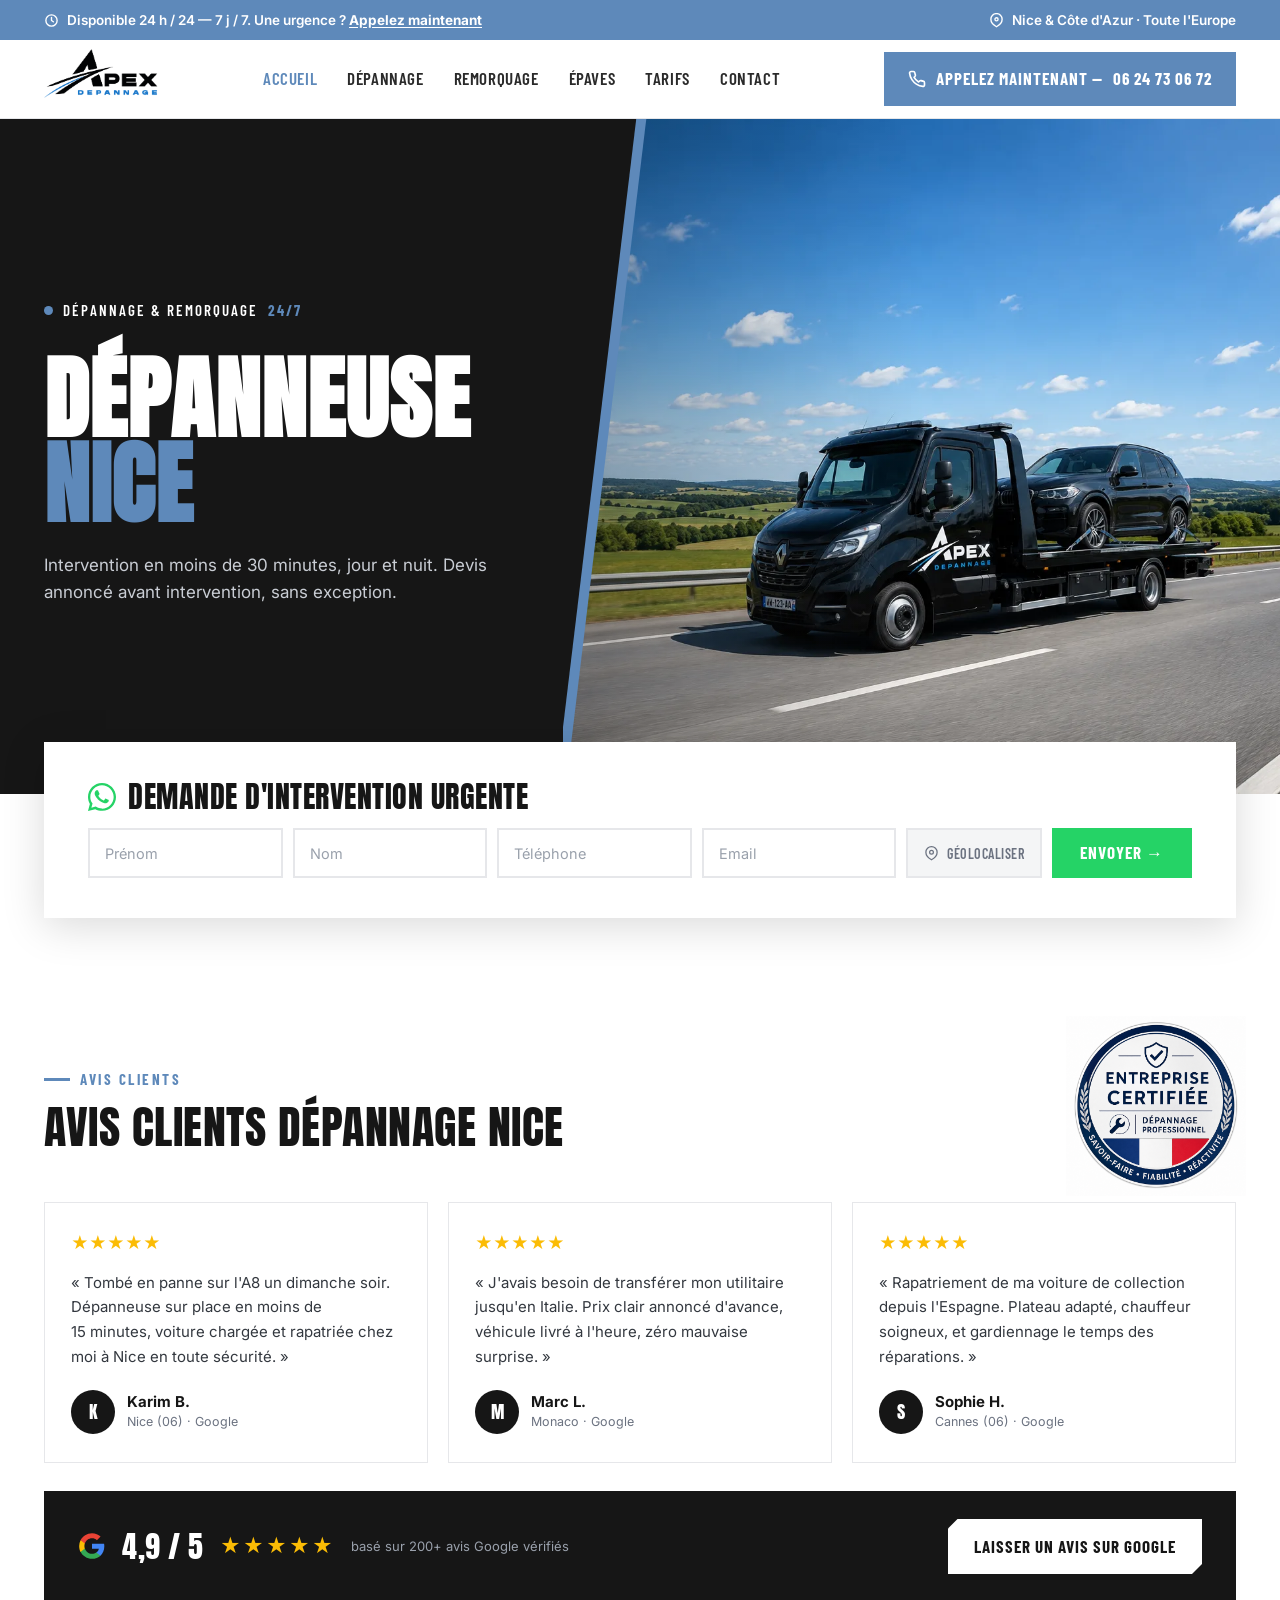
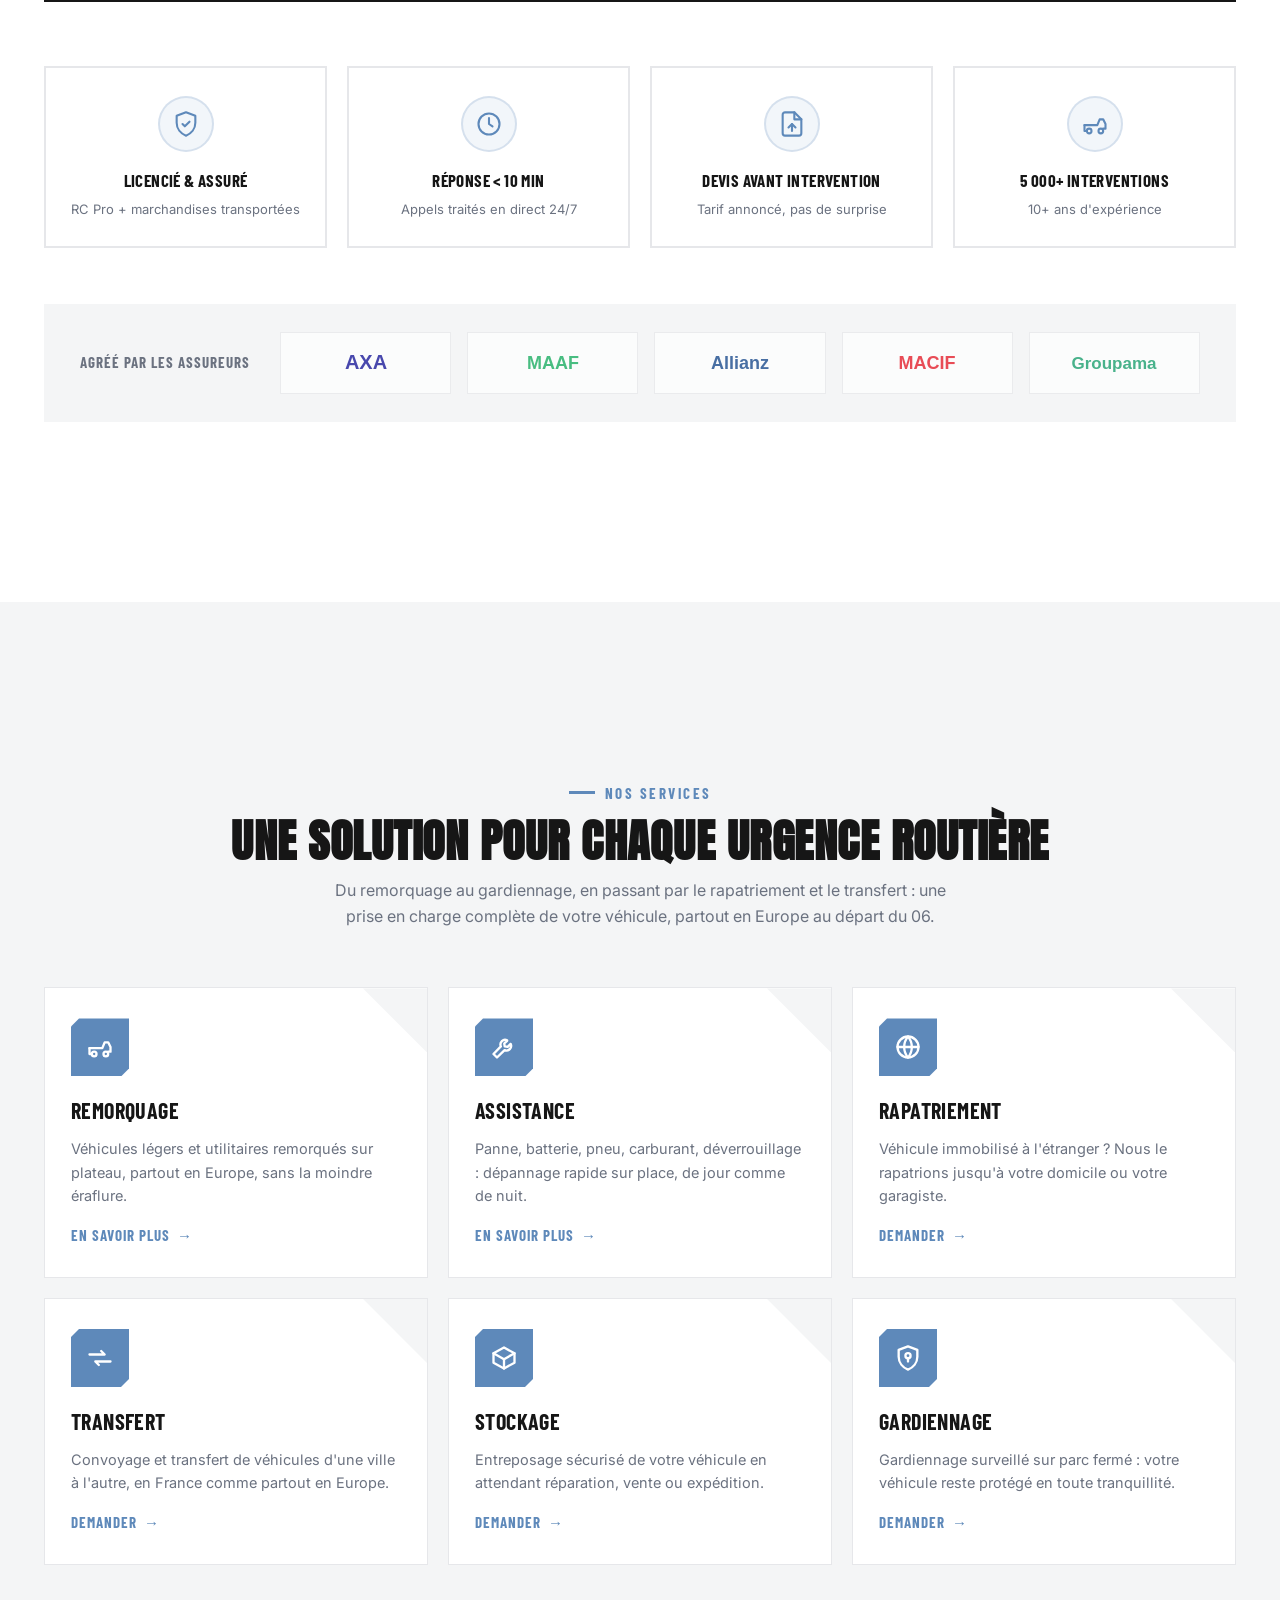
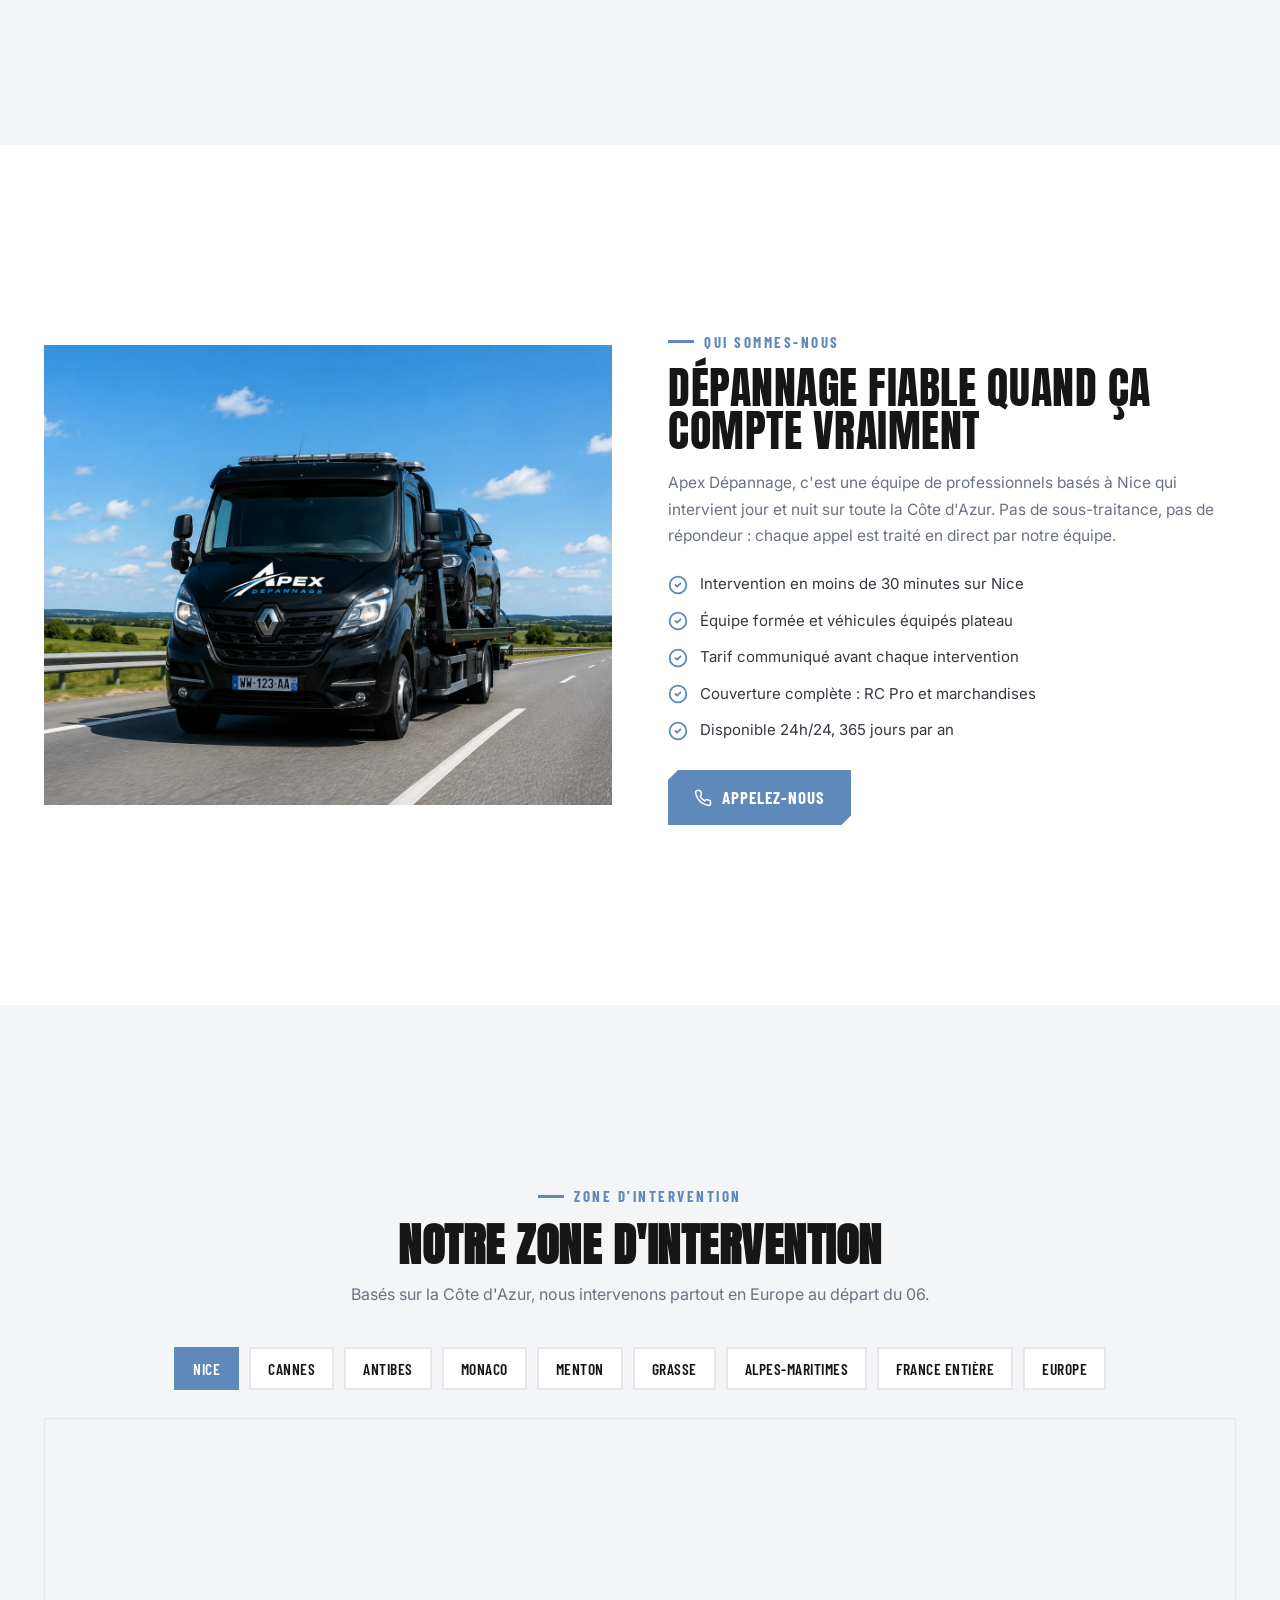
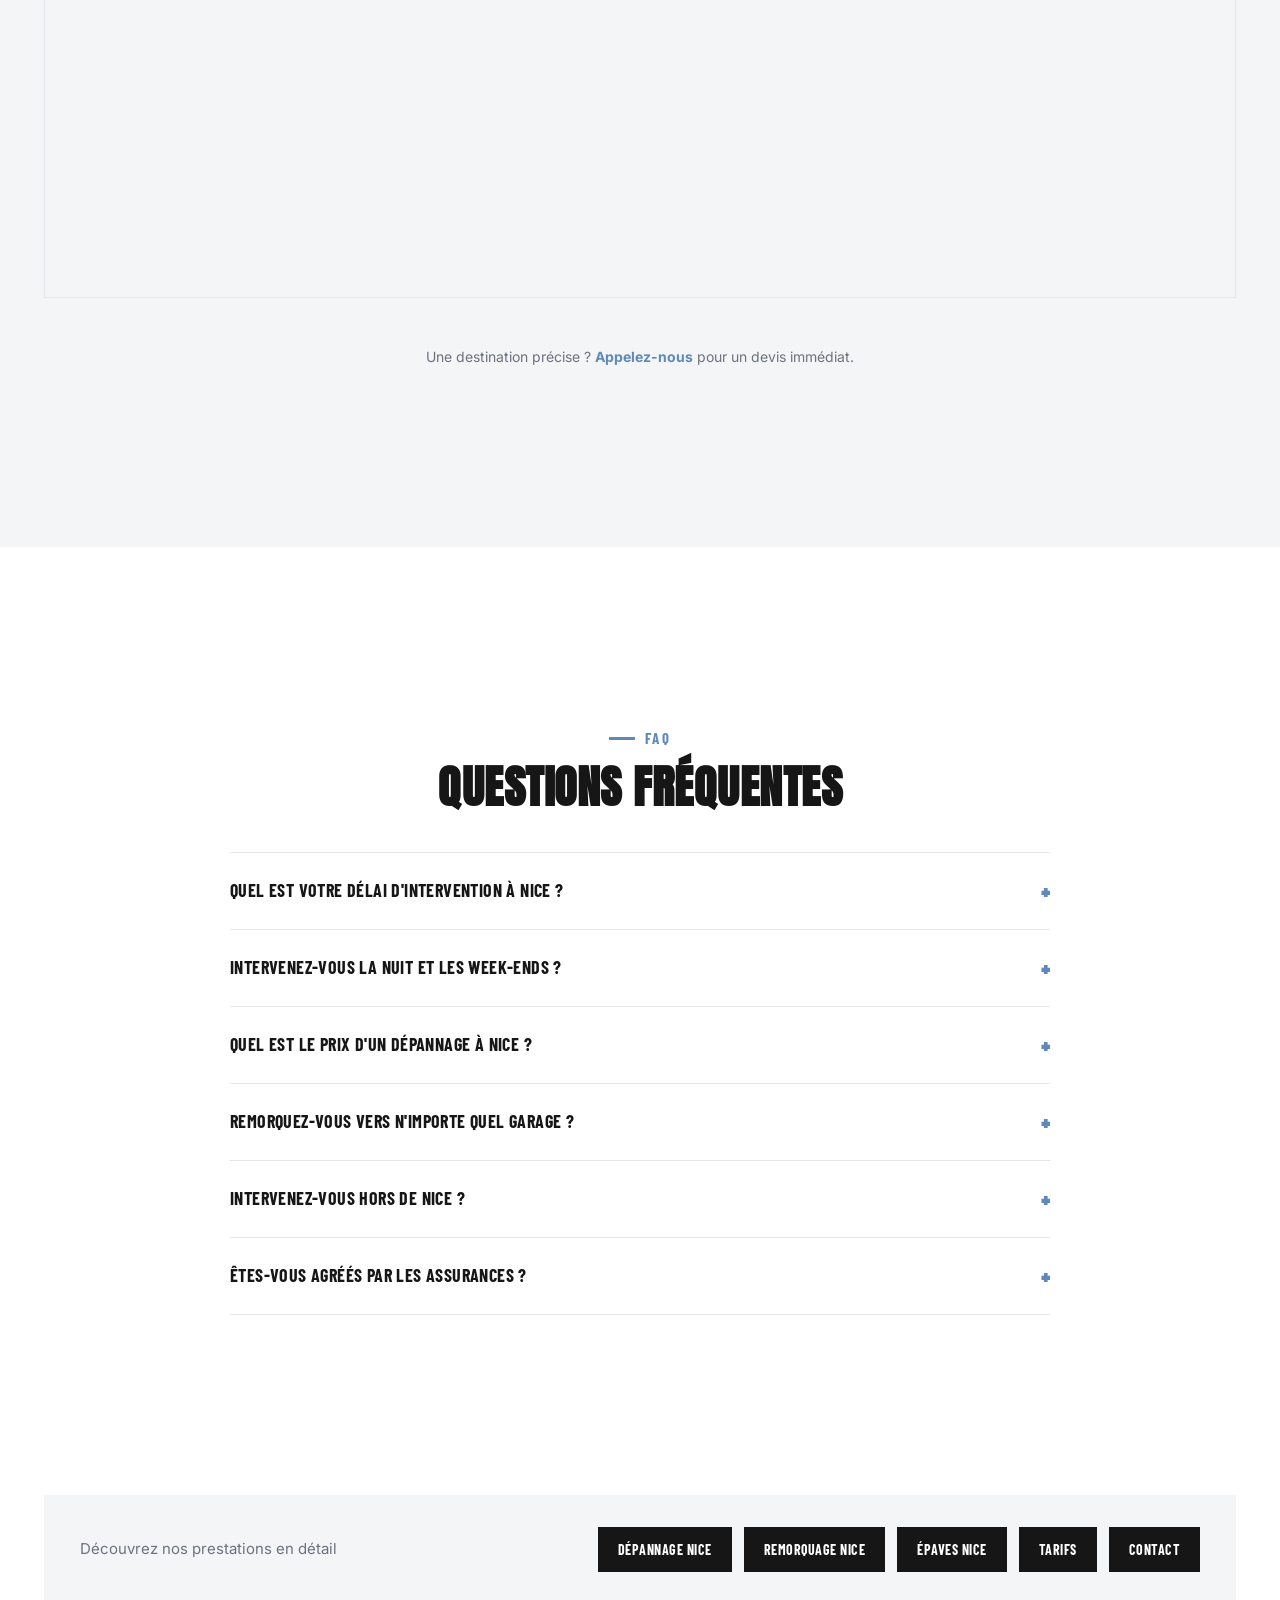
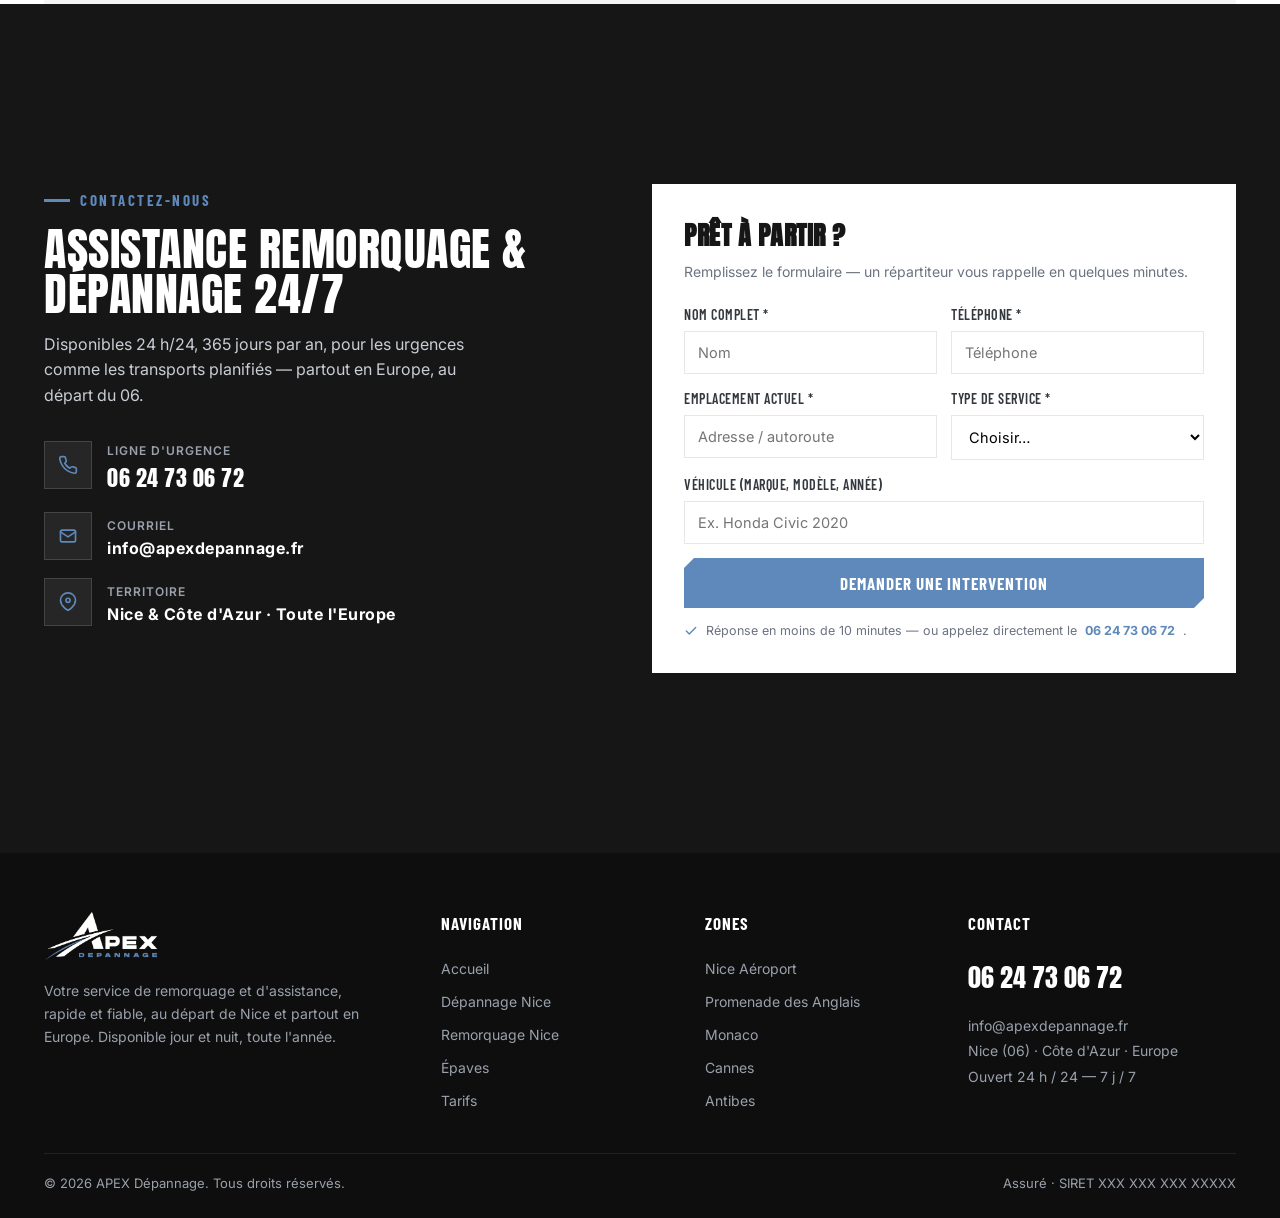
==== commit c14ac0df: "Convert images to WebP (-26MB), cleanup unused icon-512" ====
--- a/index.html
+++ b/index.html
@@ -12,11 +12,11 @@
 <meta property="og:title" content="Dépanneuse Nice 24h/24 — Dépannage et remorquage">
 <meta property="og:description" content="Dépanneuse à Nice 24h/24 7j/7. Intervention en moins de 30 minutes. Devis avant intervention.">
 <meta property="og:locale" content="fr_FR">
-<meta property="og:image" content="/img/hero.png">
+<meta property="og:image" content="https://apex-depannage.fr/img/about.webp">
 <link rel="preconnect" href="https://fonts.googleapis.com">
 <link rel="preconnect" href="https://fonts.gstatic.com" crossorigin>
 <link href="https://fonts.googleapis.com/css2?family=Anton&family=Barlow+Condensed:wght@500;600;700&family=Inter:wght@400;500;600;700;800&display=swap" rel="stylesheet">
-<link rel="stylesheet" href="/style.css?v=83">
+<link rel="stylesheet" href="/style.css?v=85">
 <script type="application/ld+json">
 {
   "@context":"https://schema.org",
@@ -301,7 +301,7 @@
   <div class="wrap">
     <div class="about-grid">
       <div class="about-img">
-        <img src="/img/about.png" alt="Camion plateau Apex Dépannage en intervention sur autoroute" style="width:100%;height:100%;object-fit:cover">
+        <img src="/img/about.webp" alt="Camion plateau Apex Dépannage en intervention sur autoroute" style="width:100%;height:100%;object-fit:cover">
       </div>
       <div class="about-text">
         <span class="eyebrow">Qui sommes-nous</span>
--- a/style.css
+++ b/style.css
@@ -65,7 +65,7 @@
 .hero-right{position:absolute;inset:0;z-index:1;overflow:hidden}
 .hero-media{position:absolute;top:0;bottom:0;right:0;left:44%;overflow:hidden;
   clip-path:polygon(80px 0,100% 0,100% 100%,0 100%);
-  background:url('/img/hero.png?v=3') center/cover no-repeat}
+  background:url('/img/hero.webp?v=3') center/cover no-repeat}
 .hero-media::after{content:"";position:absolute;inset:0;
   background:linear-gradient(90deg,rgba(22,22,22,.3) 0%,transparent 50%)}
 .hero-wedge{position:absolute;top:-6px;bottom:-6px;left:44%;z-index:2;pointer-events:none;width:86px}
@@ -335,7 +335,7 @@
 .breadcrumb a:hover{text-decoration:underline}
 
 /* ===== PAGE HERO IMAGE ===== */
-.page-hero-img{background:url('/img/hero.png?v=3') center/cover no-repeat;position:relative;padding:80px 0 72px;color:#fff;min-height:480px;display:flex;align-items:flex-end}
+.page-hero-img{background:url('/img/hero.webp?v=3') center/cover no-repeat;position:relative;padding:80px 0 72px;color:#fff;min-height:480px;display:flex;align-items:flex-end}
 .page-hero-img::before{content:"";position:absolute;inset:0;background:linear-gradient(90deg,rgba(22,22,22,.92) 0%,rgba(22,22,22,.7) 50%,rgba(22,22,22,.3) 100%)}
 
 /* ===== PAGE CONTENT ===== */
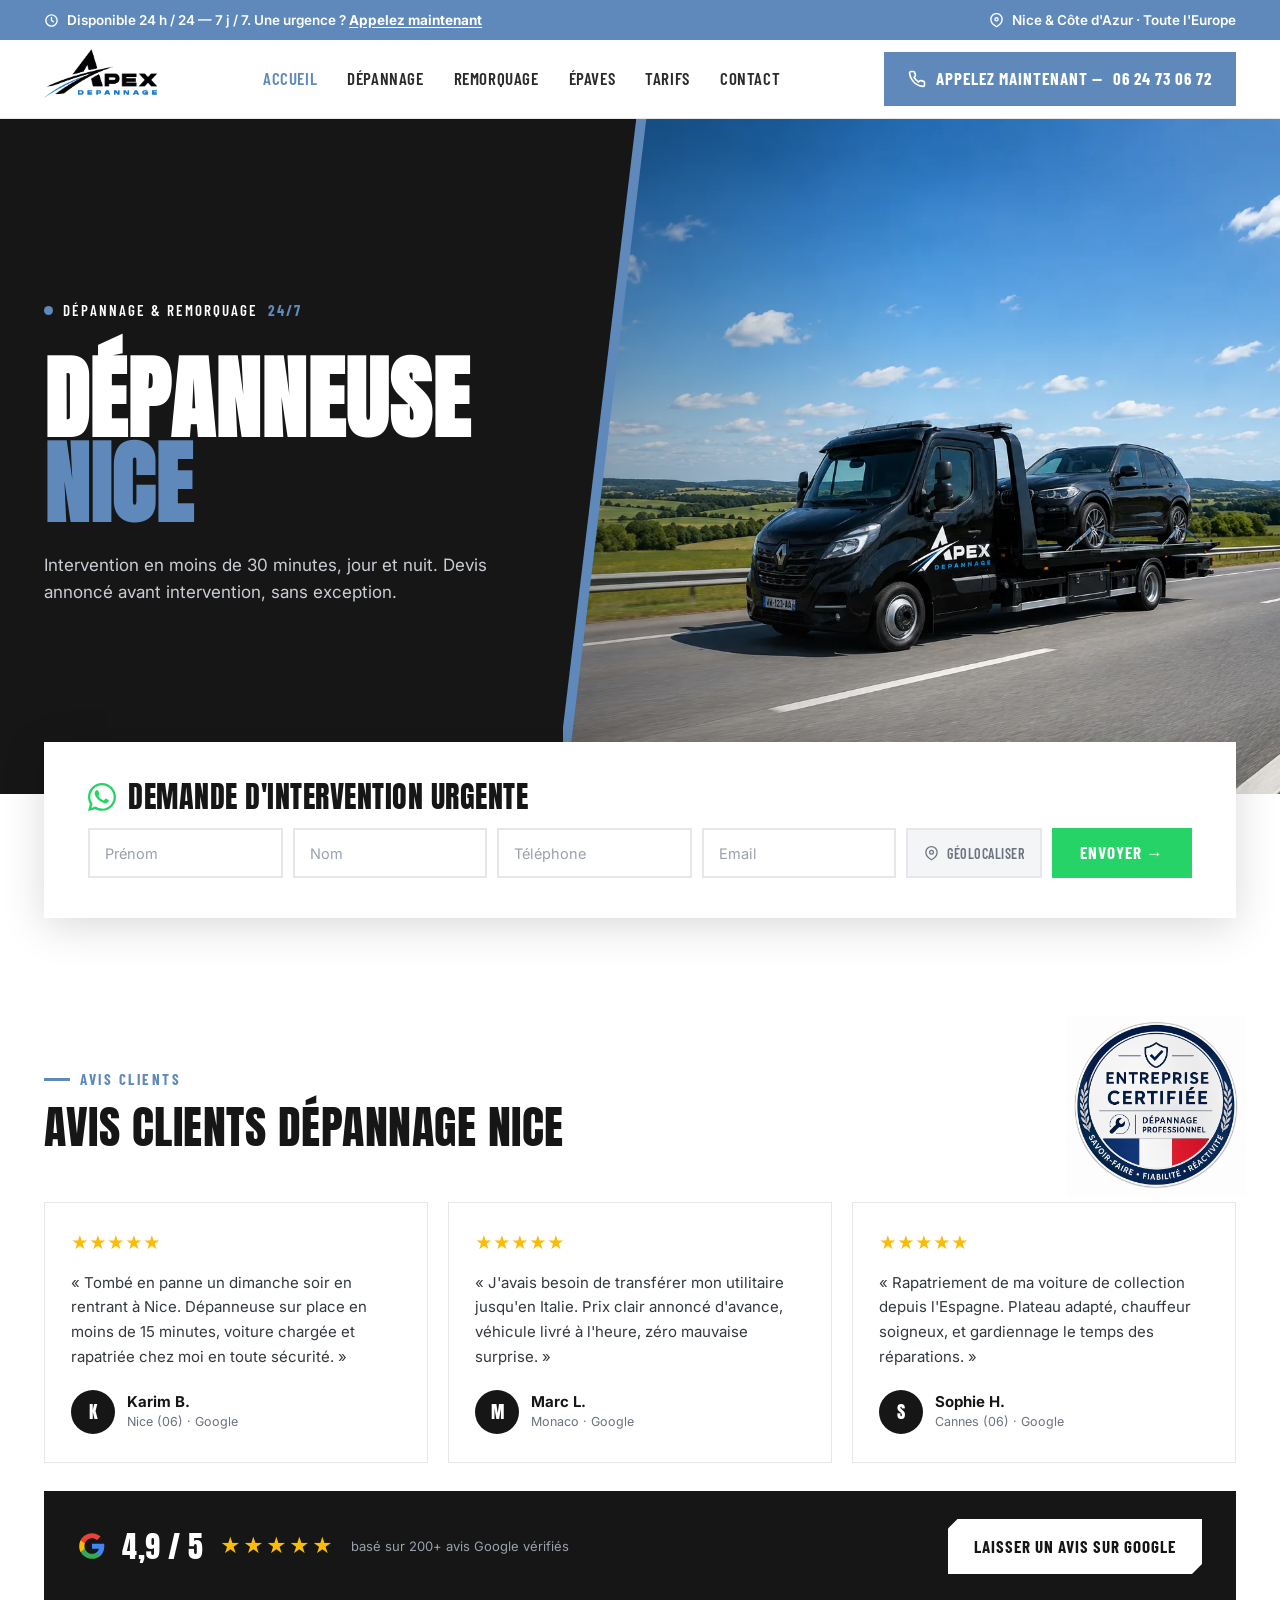
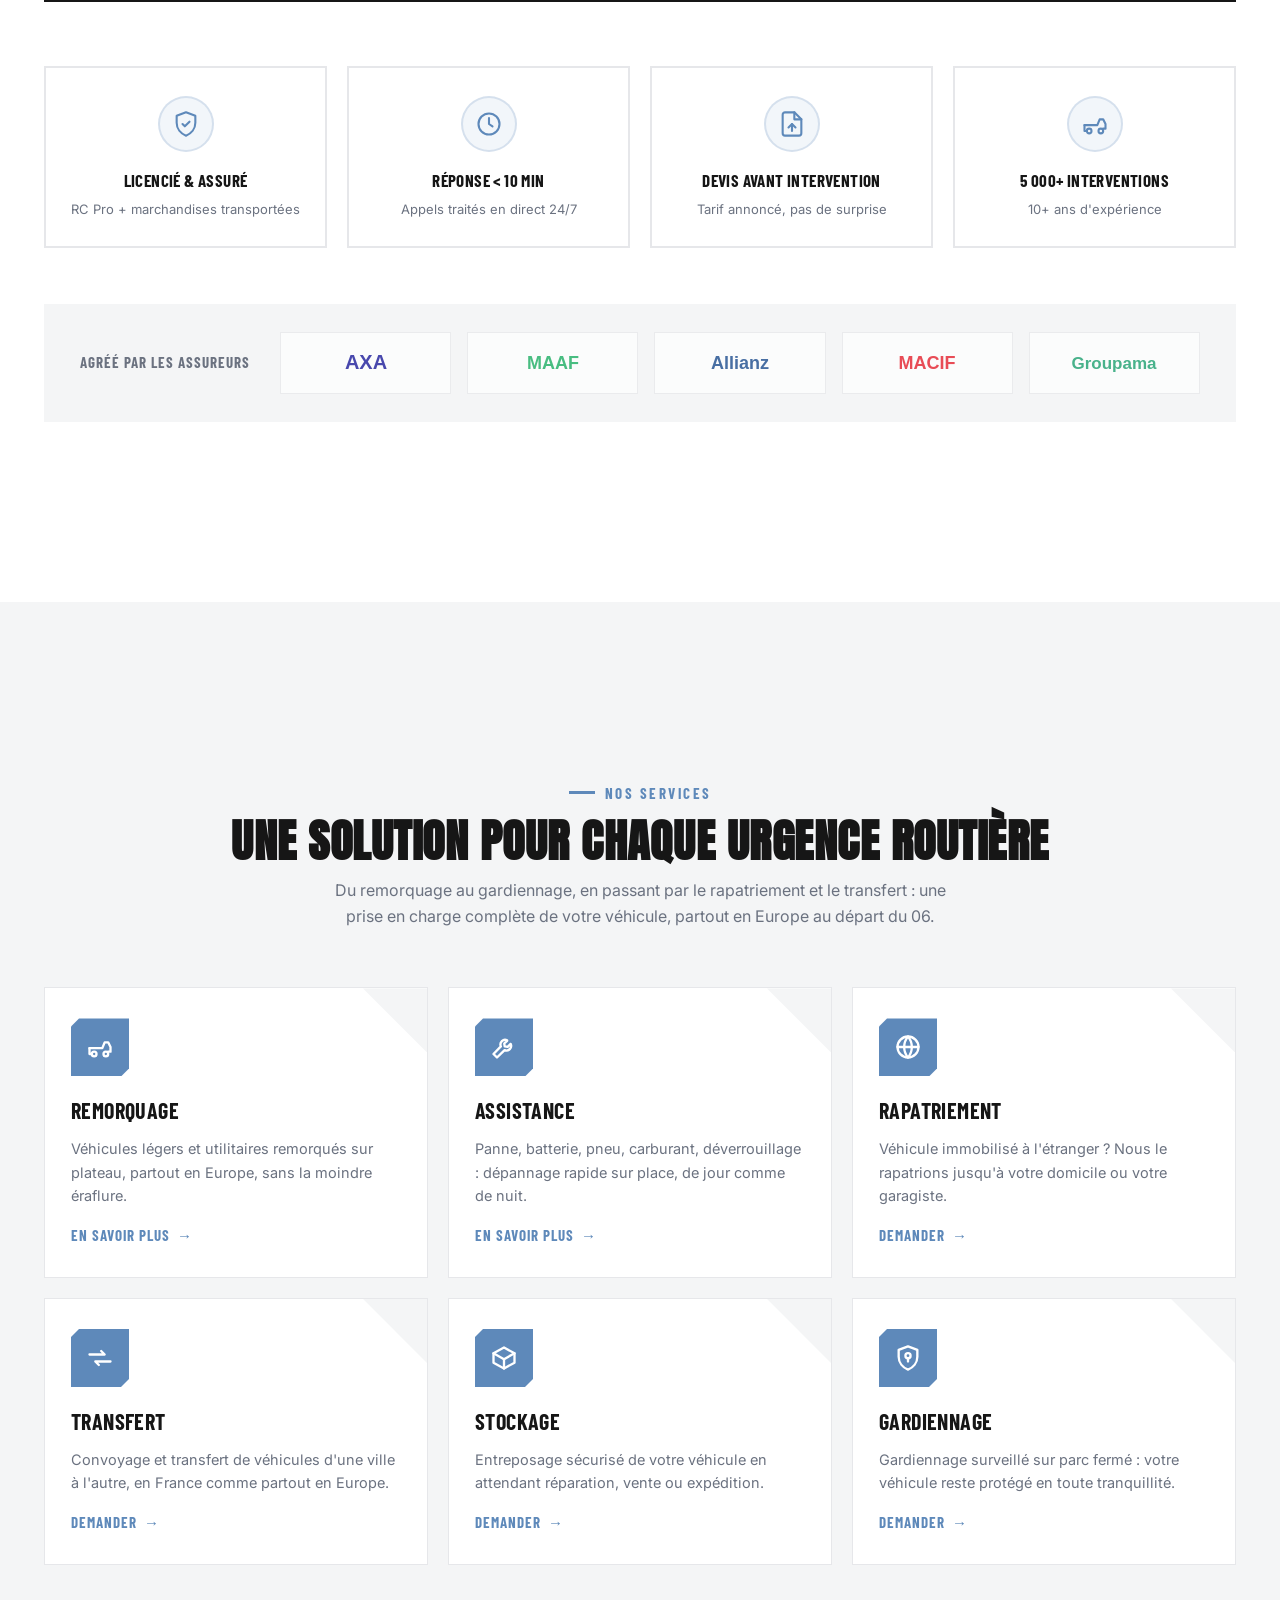
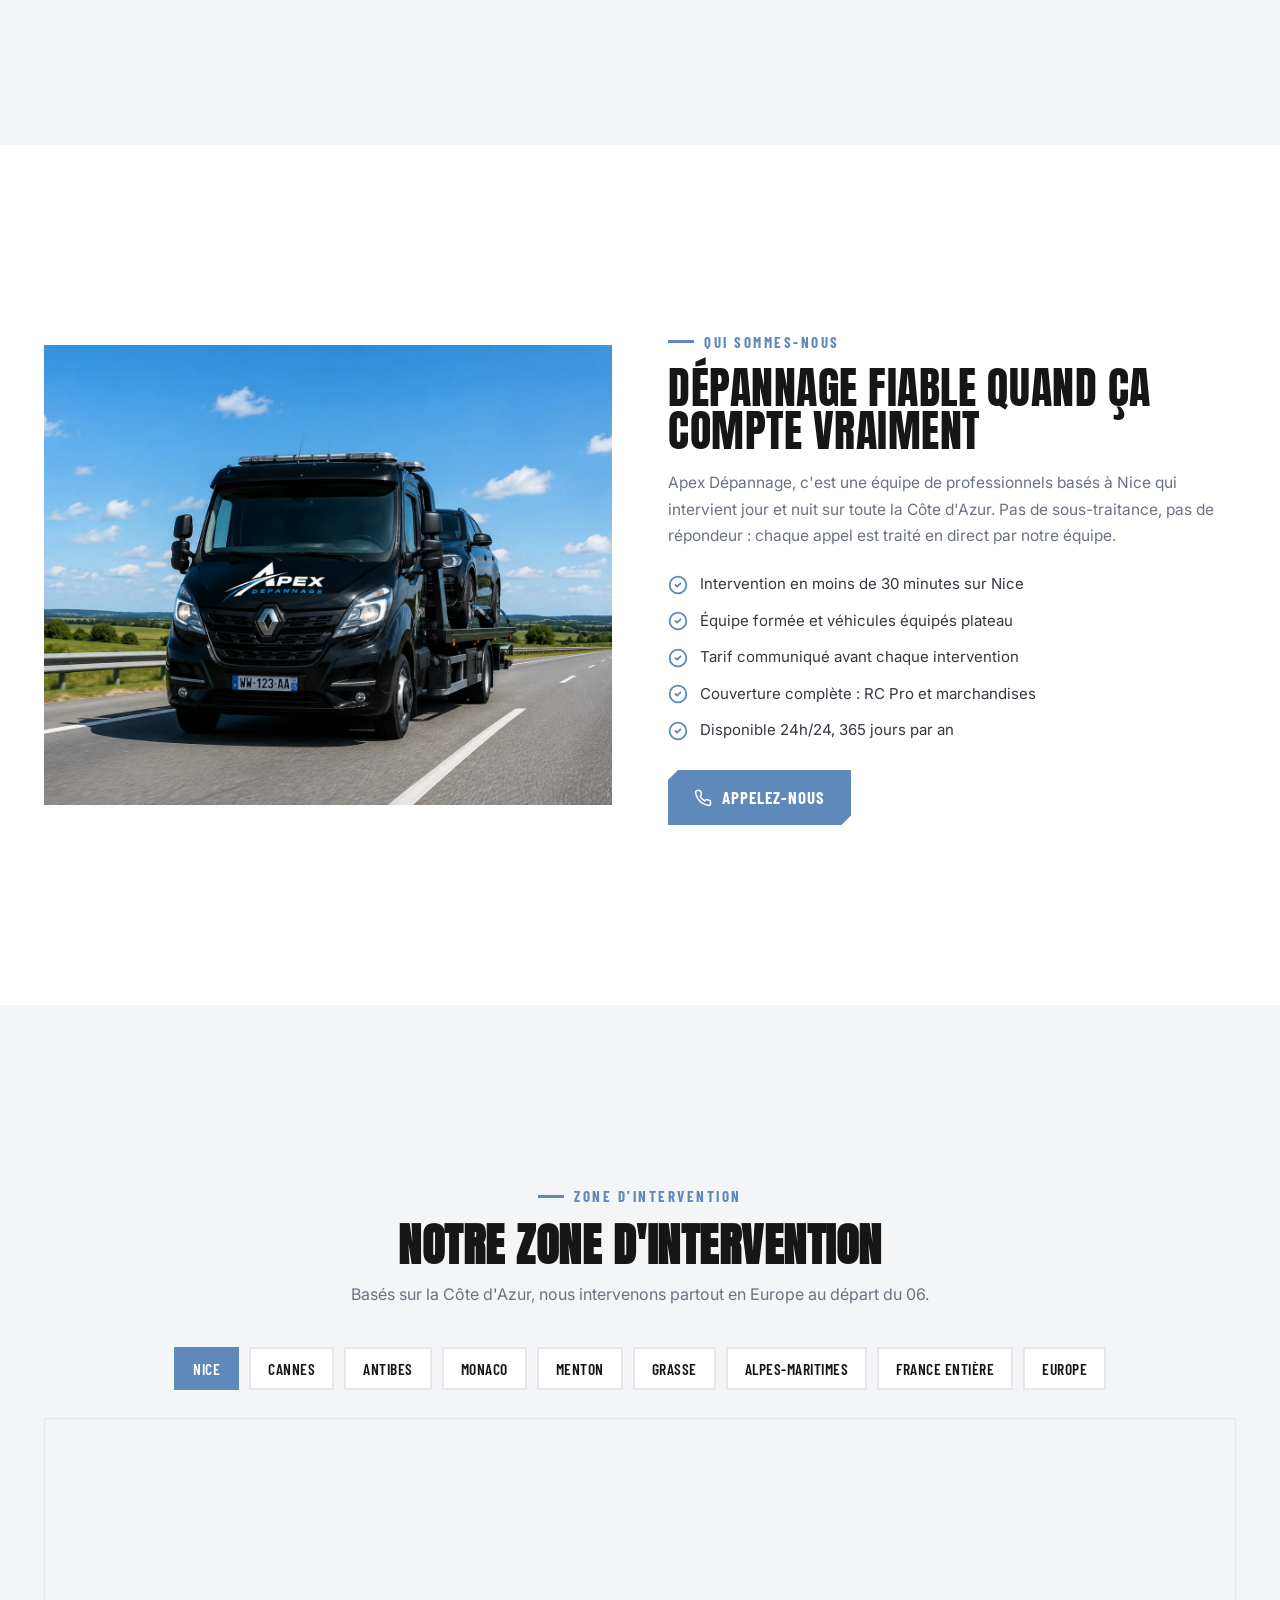
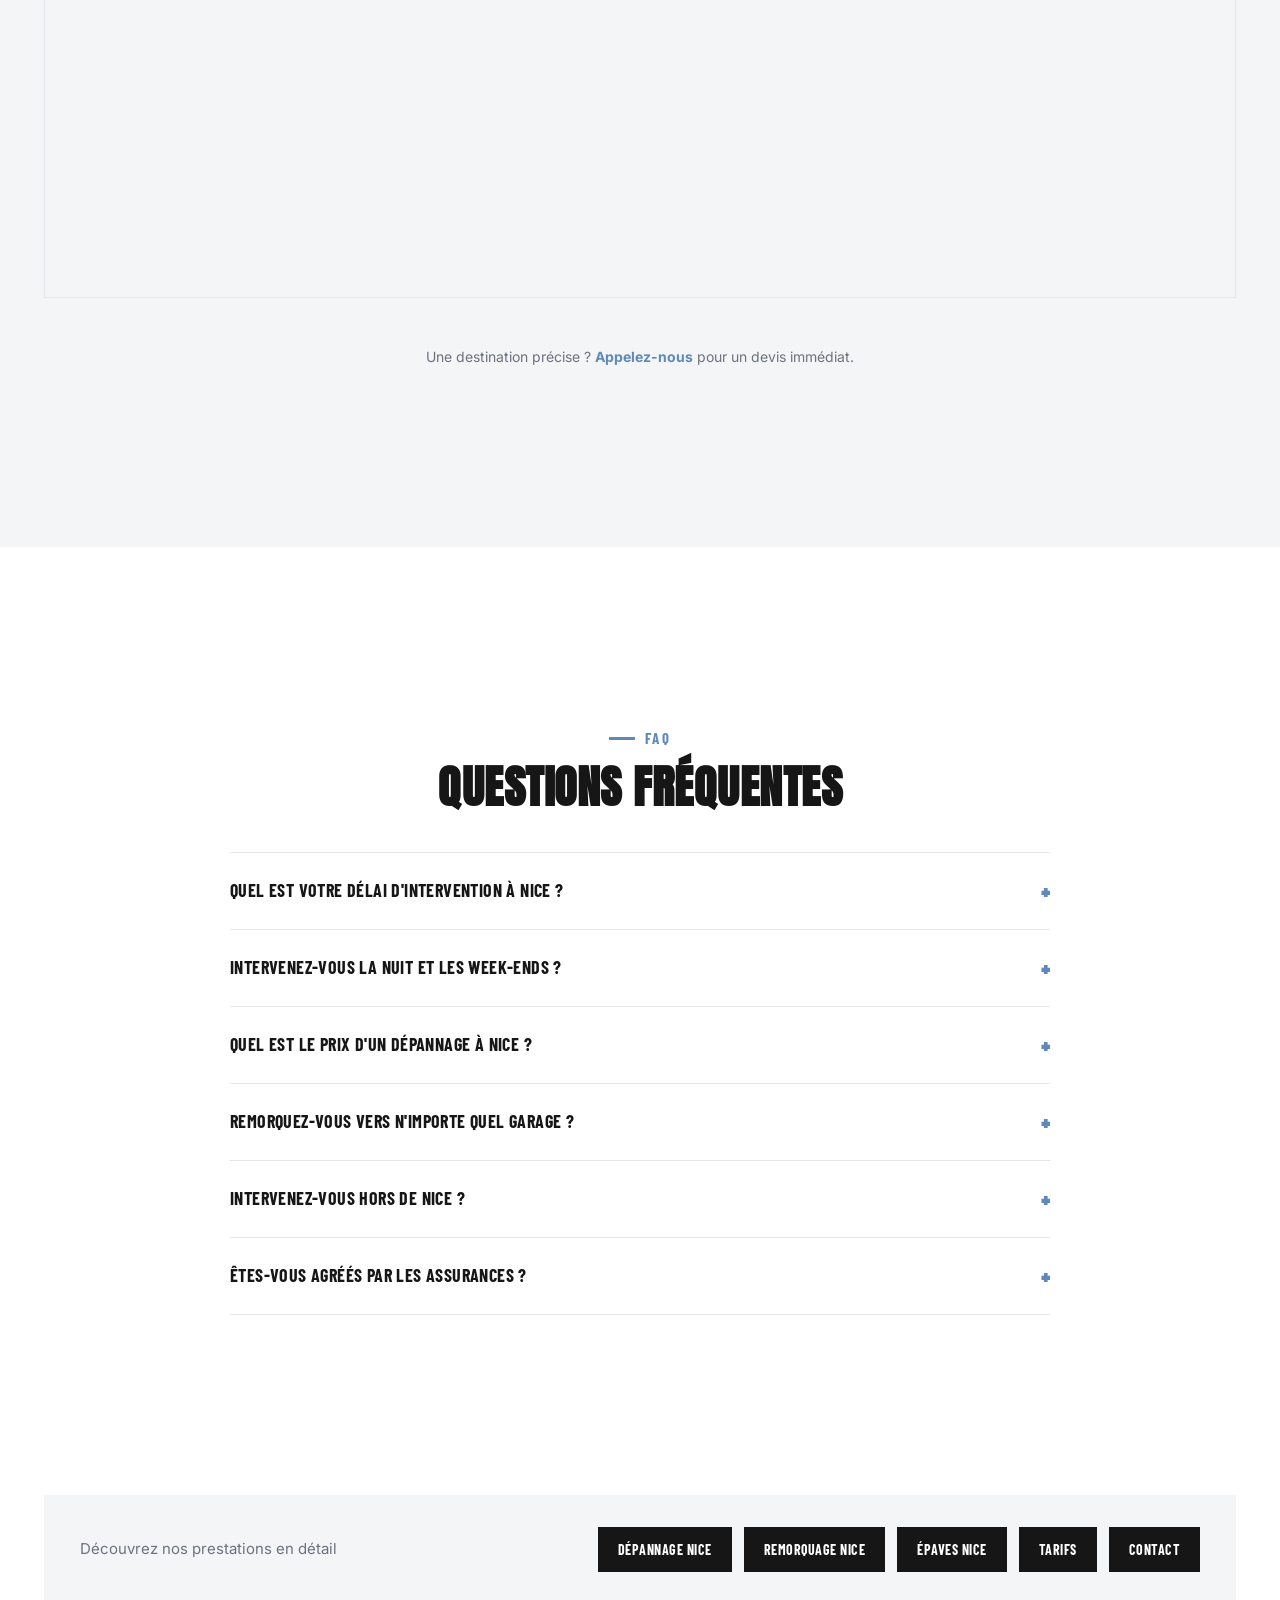
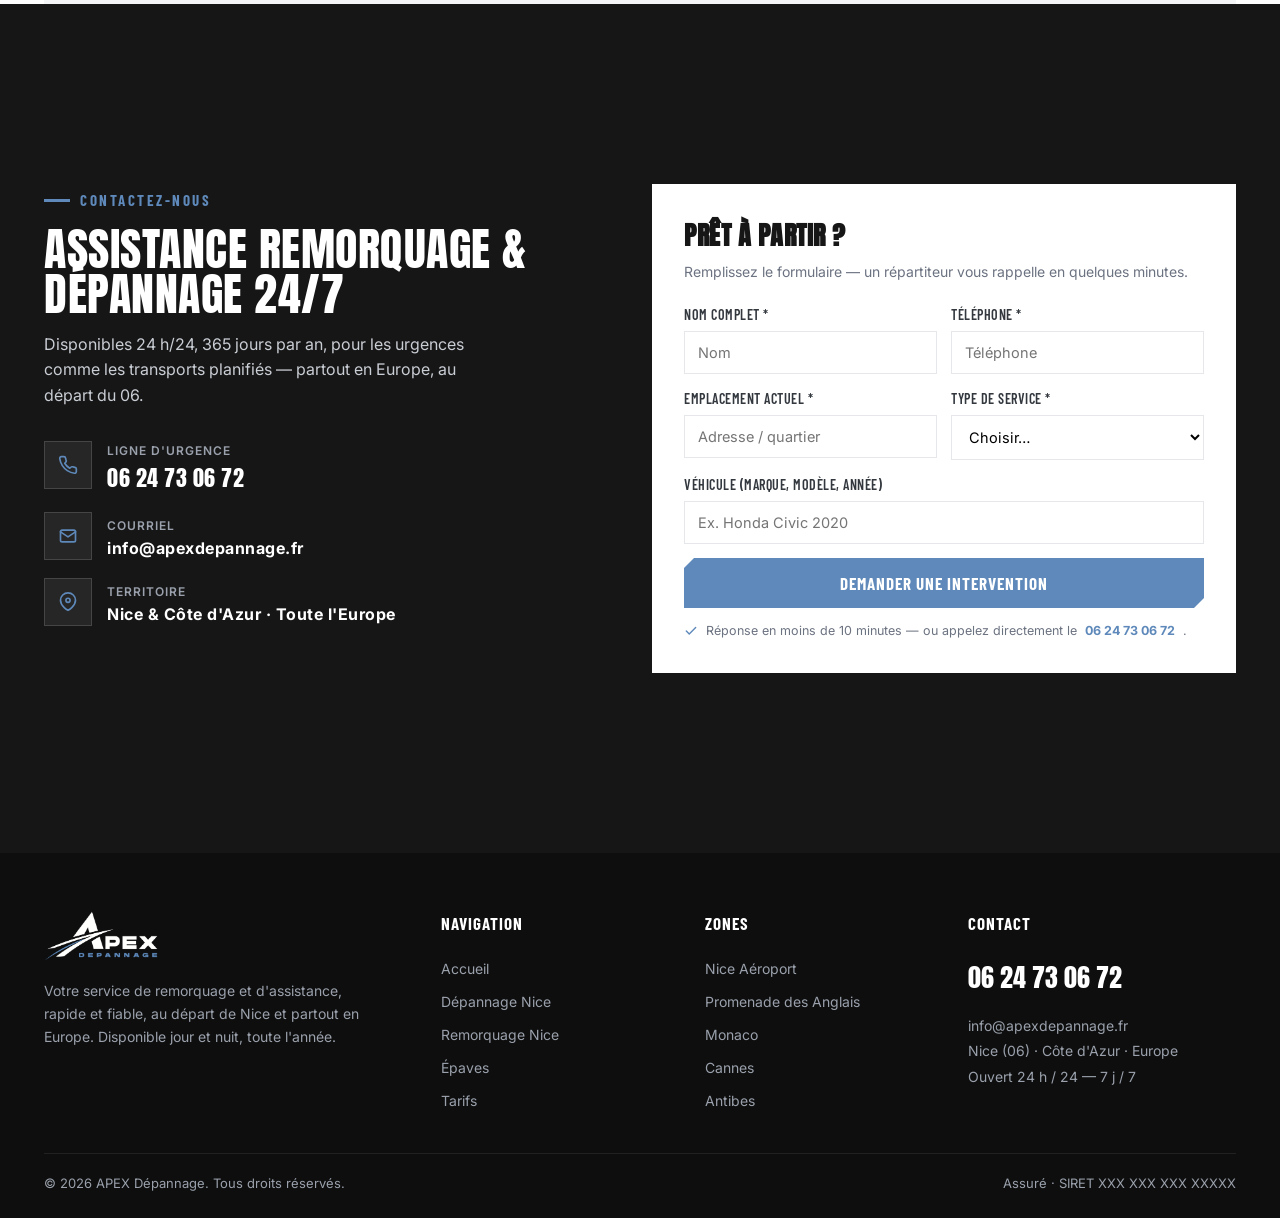
==== commit 3aa8d9e8: "Tarifs 100€ minimum, 1,20€/km France/Europe, suppression toutes mentions autoroute/A8/voie rapide Co" ====
--- a/index.html
+++ b/index.html
@@ -165,7 +165,7 @@
     <div class="rev-grid">
       <div class="rcard">
         <div class="stars" style="color:#FBBC05">★★★★★</div>
-        <p>« Tombé en panne sur l'A8 un dimanche soir. Dépanneuse sur place en moins de 15&nbsp;minutes, voiture chargée et rapatriée chez moi à Nice en toute sécurité. »</p>
+        <p>« Tombé en panne un dimanche soir en rentrant à Nice. Dépanneuse sur place en moins de 15&nbsp;minutes, voiture chargée et rapatriée chez moi en toute sécurité. »</p>
         <div class="who"><span class="av">K</span><div><div class="nm">Karim B.</div><div class="mt">Nice (06) · Google</div></div></div>
       </div>
       <div class="rcard">
@@ -301,7 +301,7 @@
   <div class="wrap">
     <div class="about-grid">
       <div class="about-img">
-        <img src="/img/about.webp" alt="Camion plateau Apex Dépannage en intervention sur autoroute" style="width:100%;height:100%;object-fit:cover">
+        <img src="/img/about.webp" alt="Camion plateau Apex Dépannage en intervention à Nice" style="width:100%;height:100%;object-fit:cover">
       </div>
       <div class="about-text">
         <span class="eyebrow">Qui sommes-nous</span>
@@ -448,7 +448,7 @@
           <div class="fgrid">
             <div class="field"><label>Nom complet *</label><input required placeholder="Nom"></div>
             <div class="field"><label>Téléphone *</label><input required placeholder="Téléphone" inputmode="tel"></div>
-            <div class="field"><label>Emplacement actuel *</label><input required placeholder="Adresse / autoroute"></div>
+            <div class="field"><label>Emplacement actuel *</label><input required placeholder="Adresse / quartier"></div>
             <div class="field"><label>Type de service *</label>
               <select required>
                 <option value="">Choisir…</option>
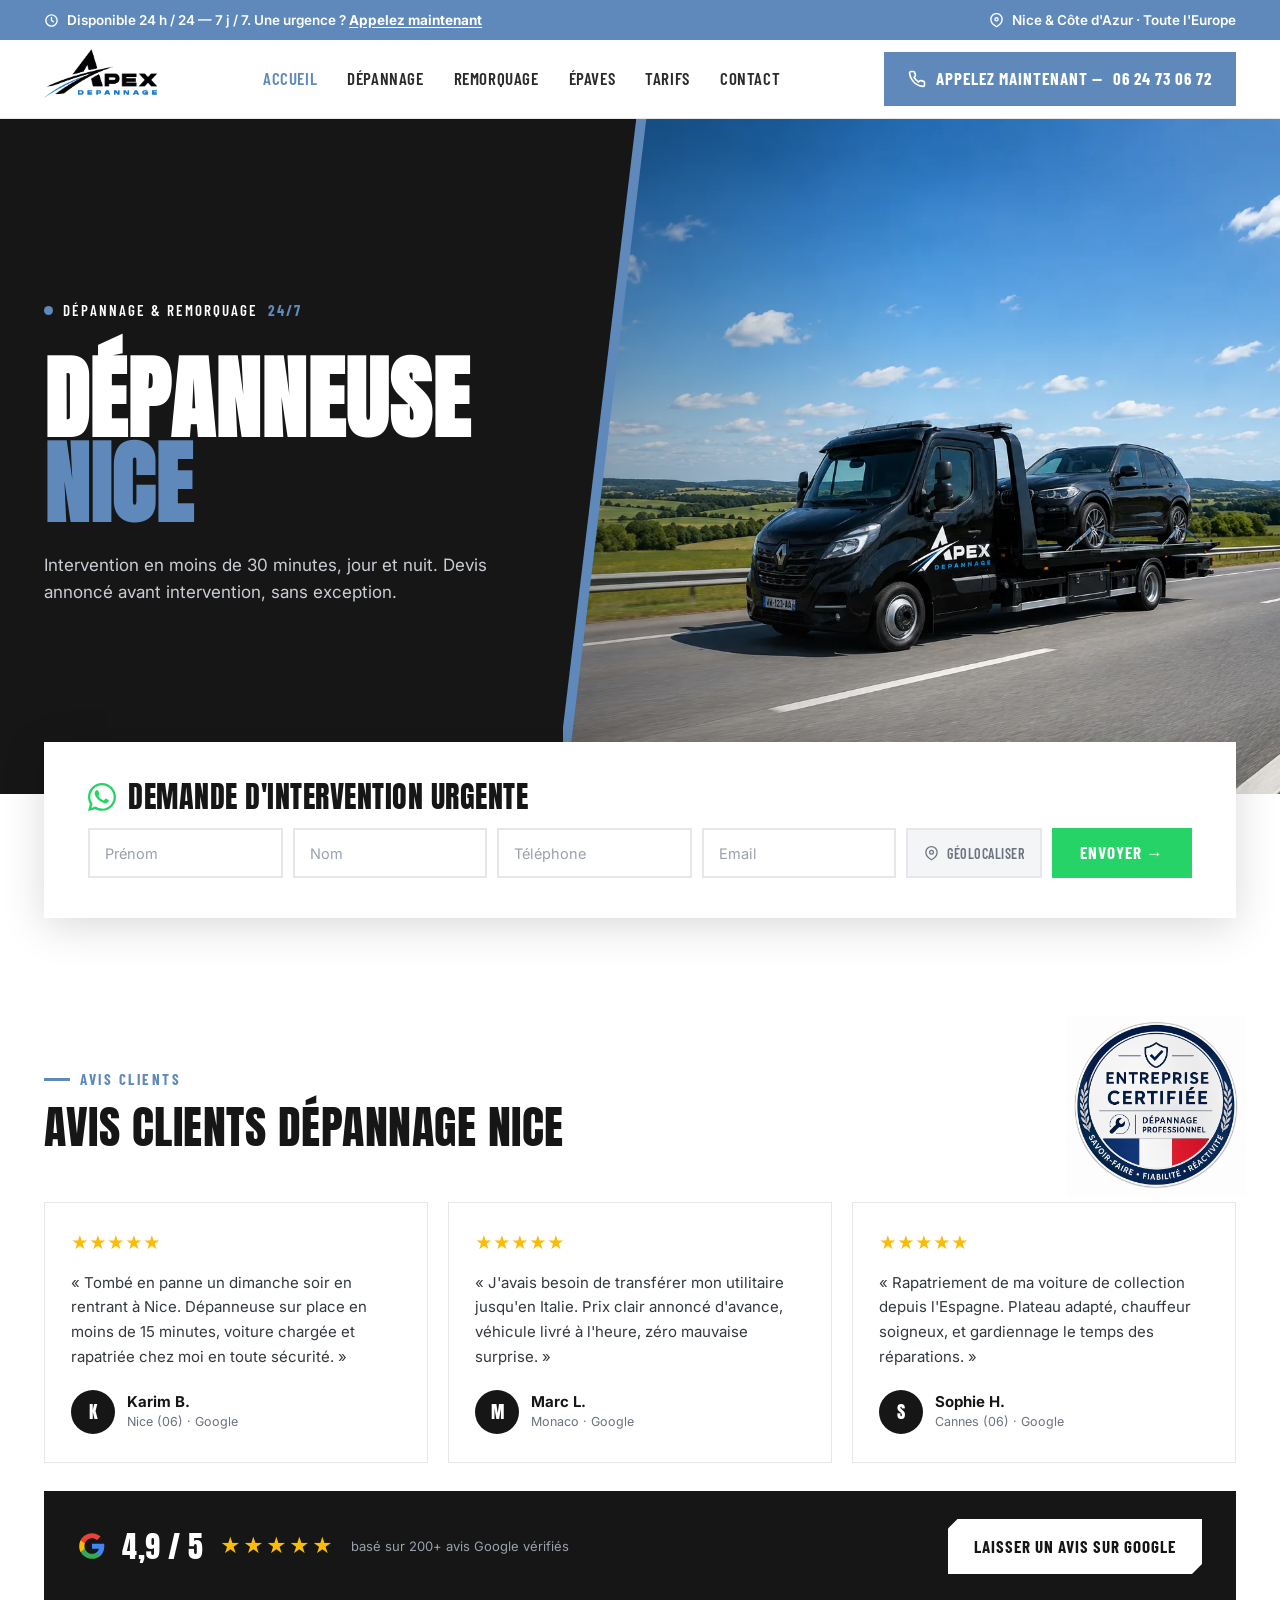
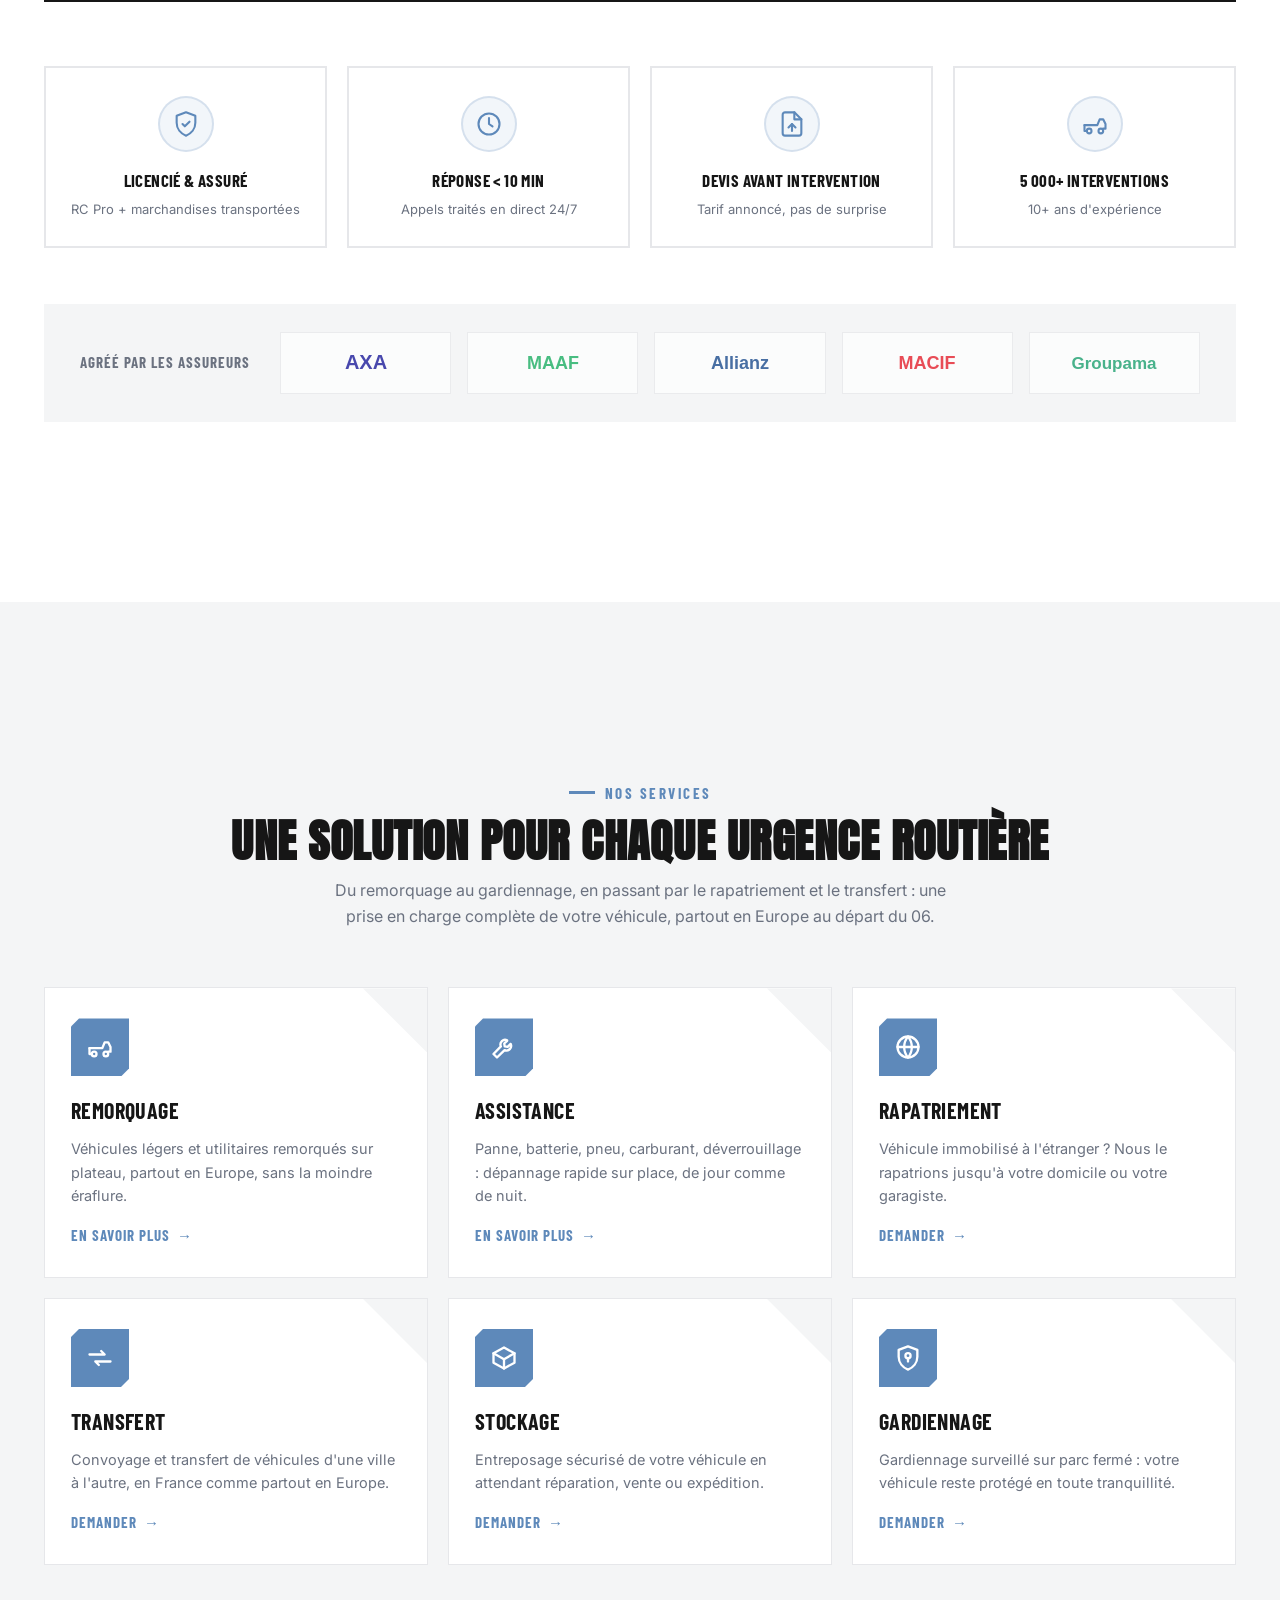
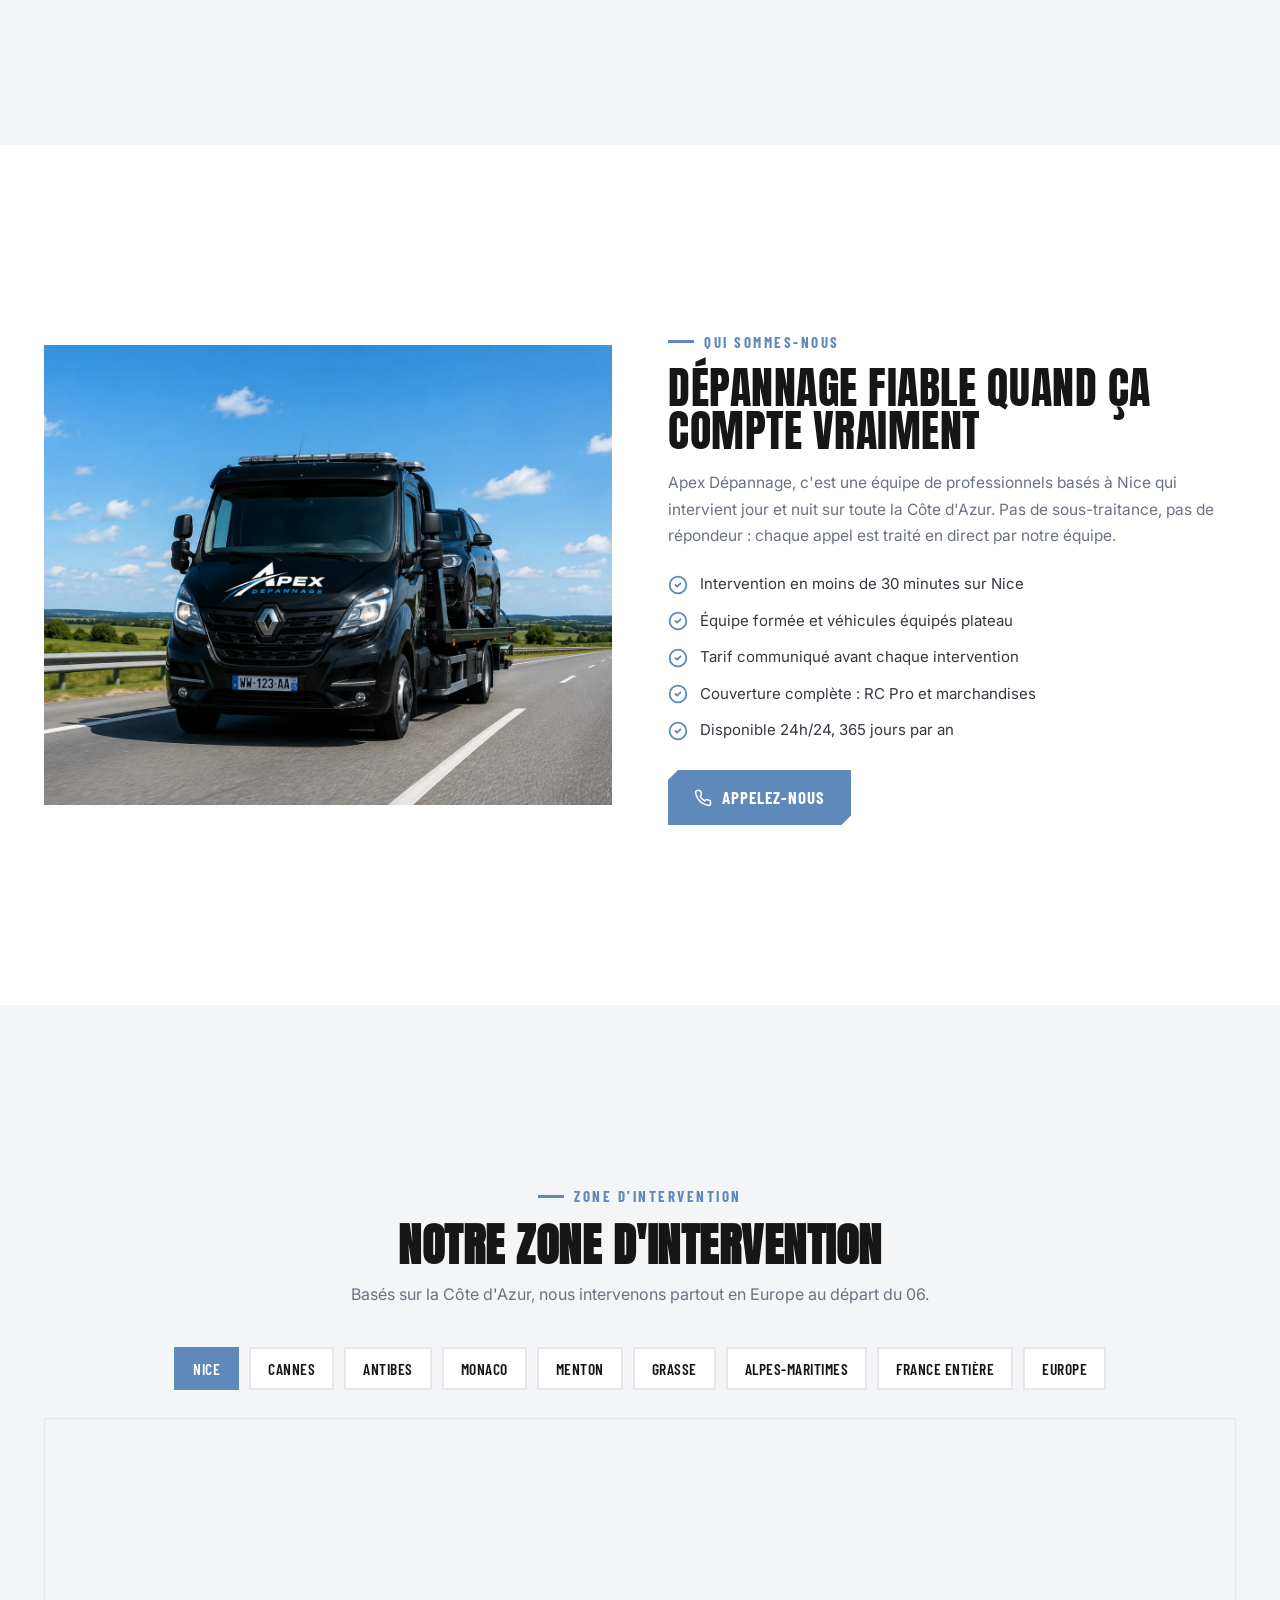
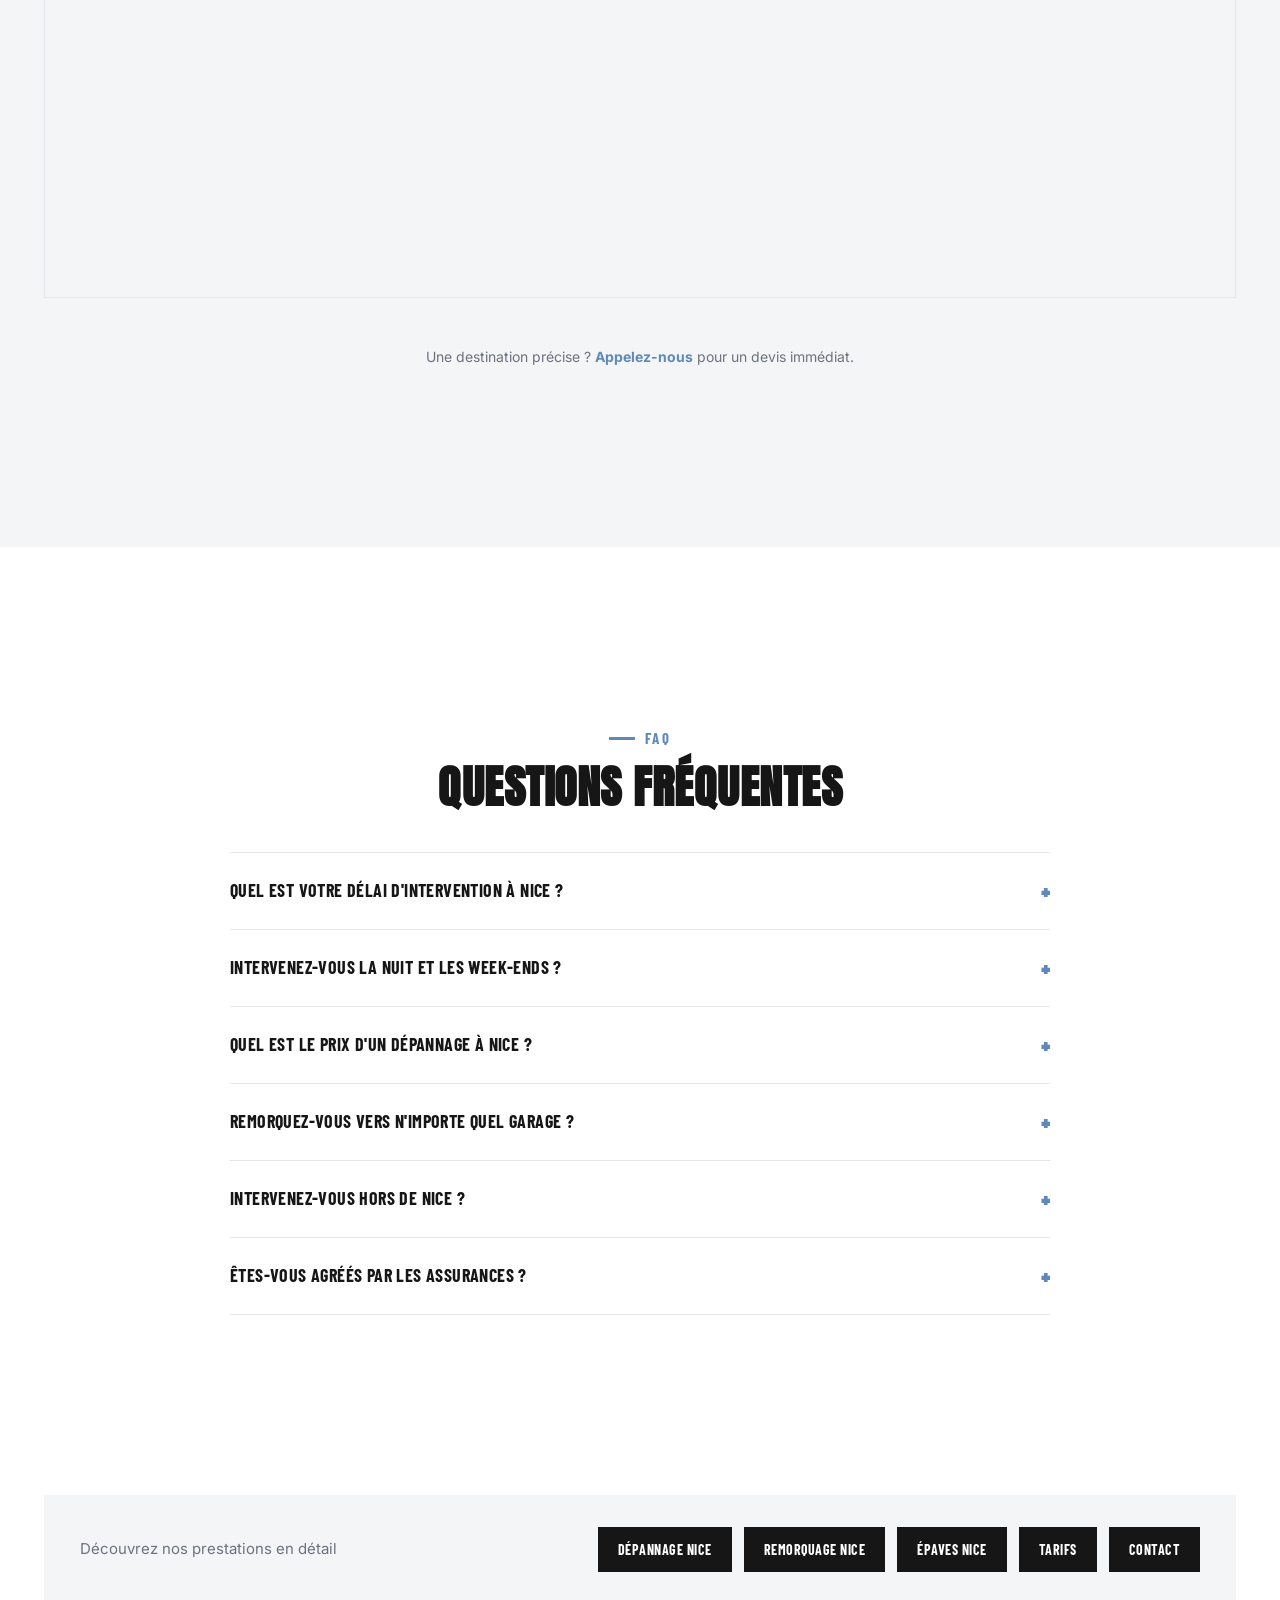
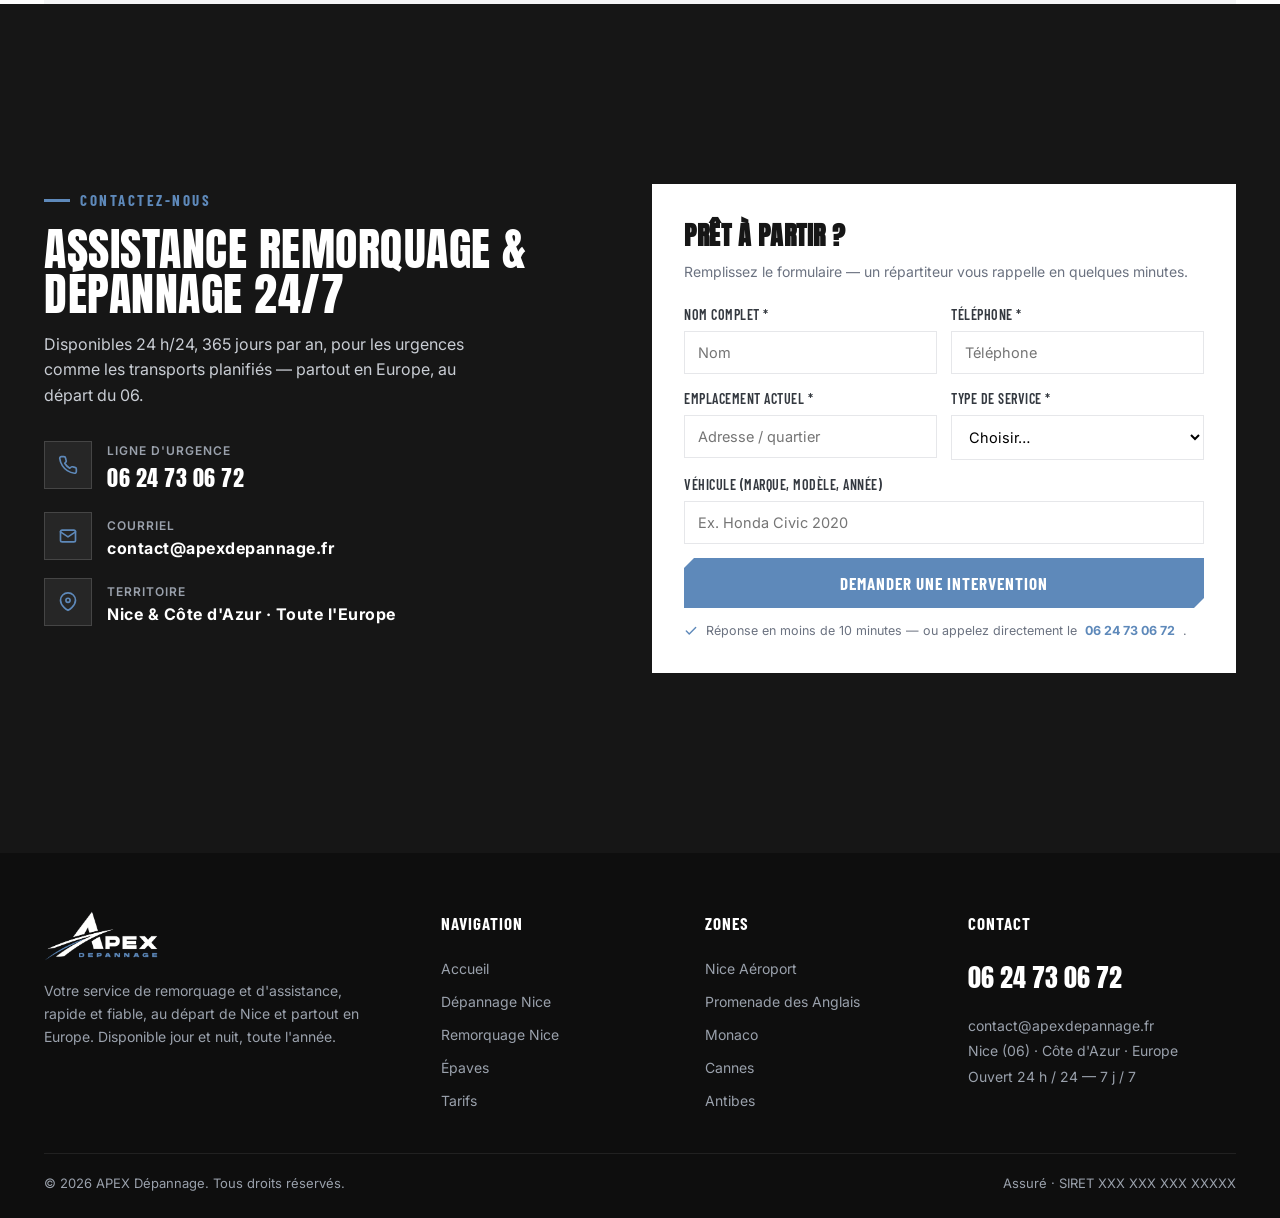
==== commit 4f3f14cb: "Email : info@apexdepannage.fr → contact@apexdepannage.fr partout" ====
--- a/index.html
+++ b/index.html
@@ -434,7 +434,7 @@
         </a>
         <div class="line">
           <span class="ring"><svg width="20" height="20" viewBox="0 0 24 24" fill="none" stroke="var(--orange)" stroke-width="2" stroke-linecap="round" stroke-linejoin="round"><rect x="3" y="5" width="18" height="14" rx="2"/><path d="m3 7 9 6 9-6"/></svg></span>
-          <span><span class="lab">Courriel</span><br><span class="val sm">info@apexdepannage.fr</span></span>
+          <span><span class="lab">Courriel</span><br><span class="val sm">contact@apexdepannage.fr</span></span>
         </div>
         <div class="line">
           <span class="ring"><svg width="20" height="20" viewBox="0 0 24 24" fill="none" stroke="var(--orange)" stroke-width="2" stroke-linecap="round" stroke-linejoin="round"><path d="M21 10c0 7-9 12-9 12S3 17 3 10a9 9 0 0 1 18 0Z"/><circle cx="12" cy="10" r="2.5"/></svg></span>
@@ -457,8 +457,9 @@
                 <option>Stockage</option><option>Gardiennage</option>
               </select>
             </div>
-            <div class="field full"><label>Véhicule (marque, modèle, année)</label><input placeholder="Ex. Honda Civic 2020"></div>
-            <div class="field full"><button type="submit" class="btn btn-orange" style="width:100%;justify-content:center">Demander une intervention</button></div>
+            <div class="field full"><label>Véhicule (marque, modèle, année)</label><input name="vehicule" placeholder="Ex. Honda Civic 2020"></div>
+            <div class="field full"><button type="submit" id="rappel-btn" class="btn btn-orange" style="width:100%;justify-content:center">Demander une intervention</button></div>
+            <div id="rappel-msg" style="display:none;margin-top:12px;padding:14px 18px;border-radius:8px;font-size:15px;font-weight:600"></div>
           </div>
           <div class="form-note">
             <svg width="14" height="14" viewBox="0 0 24 24" fill="none" stroke="var(--orange)" stroke-width="2.4" stroke-linecap="round" stroke-linejoin="round"><path d="M20 6 9 17l-5-5"/></svg>
@@ -497,7 +498,7 @@
       <div class="foot">
         <h4>Contact</h4>
         <a href="tel:+33624730672" class="fphone">06 24 73 06 72</a>
-        <div style="font-size:14px;line-height:1.8">info@apexdepannage.fr<br>Nice (06) · Côte d'Azur · Europe<br><span class="o">Ouvert 24 h / 24 — 7 j / 7</span></div>
+        <div style="font-size:14px;line-height:1.8">contact@apexdepannage.fr<br>Nice (06) · Côte d'Azur · Europe<br><span class="o">Ouvert 24 h / 24 — 7 j / 7</span></div>
       </div>
     </div>
     <div class="foot-bottom">
@@ -550,10 +551,35 @@
 if(form){
   form.addEventListener('submit',function(e){
     e.preventDefault();
-    var btn=form.querySelector('button[type=submit]');
-    btn.textContent='Merci ! Nous vous rappelons.';
-    btn.style.background='#1f9d55';
-    setTimeout(function(){btn.textContent='Demander une intervention';btn.style.background='';form.reset();},4000);
+    var inputs=form.querySelectorAll('input,select');
+    var btn=document.getElementById('rappel-btn');
+    var msg=document.getElementById('rappel-msg');
+    var nom=inputs[0]?inputs[0].value:'';
+    var tel=inputs[1]?inputs[1].value:'';
+    var localisation=inputs[2]?inputs[2].value:'';
+    var type=form.querySelector('select')?form.querySelector('select').value:'';
+    var vehicule=form.querySelector('input[name=vehicule]')?form.querySelector('input[name=vehicule]').value:'';
+    btn.disabled=true;btn.textContent='Envoi en cours…';
+    fetch('/api/contact',{
+      method:'POST',
+      headers:{'Content-Type':'application/json'},
+      body:JSON.stringify({nom:nom,tel:tel,localisation:localisation,type:type,vehicule:vehicule})
+    }).then(function(r){return r.json();}).then(function(d){
+      if(d.ok){
+        msg.style.display='block';msg.style.background='#dcfce7';msg.style.color='#15803d';
+        msg.textContent='Demande envoyée ! Nous vous rappelons très rapidement.';
+        btn.textContent='Envoyé ✓';btn.style.background='#1f9d55';
+        form.reset();
+      } else {
+        msg.style.display='block';msg.style.background='#fee2e2';msg.style.color='#b91c1c';
+        msg.textContent='Erreur lors de l\'envoi. Appelez le 06 24 73 06 72.';
+        btn.disabled=false;btn.textContent='Demander une intervention';
+      }
+    }).catch(function(){
+      msg.style.display='block';msg.style.background='#fee2e2';msg.style.color='#b91c1c';
+      msg.textContent='Erreur réseau. Appelez le 06 24 73 06 72.';
+      btn.disabled=false;btn.textContent='Demander une intervention';
+    });
   });
 }
 
